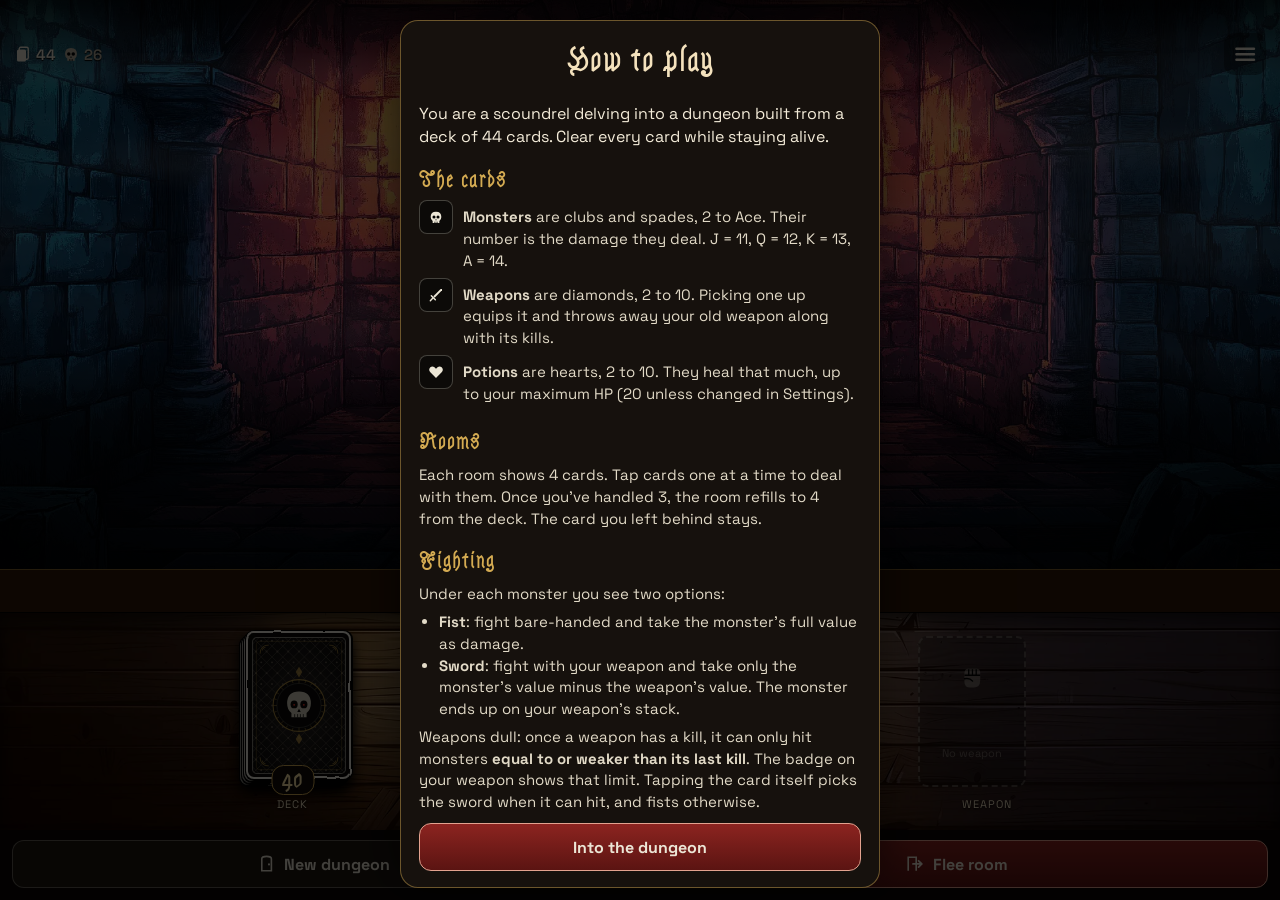
==== Scoundrel/Web/index.html @ 920b77e9 "Sparse, dim ember sparks rising in the room Co-Authored-By: Claude Opus 5.5 <noreply@anthropic.com> " ====
<!DOCTYPE html>
<html lang="en">
<head>
<meta charset="utf-8">
<meta name="viewport" content="width=device-width, initial-scale=1, maximum-scale=1, user-scalable=no, viewport-fit=cover">
<meta name="apple-mobile-web-app-capable" content="yes">
<meta name="theme-color" content="#0b0908">
<meta name="apple-mobile-web-app-status-bar-style" content="black-translucent">
<meta name="apple-mobile-web-app-title" content="Scoundrel">
<link rel="manifest" href="manifest.webmanifest">
<link rel="apple-touch-icon" href="assets/ui/icon-180.png?v=3">
<title>Scoundrel</title>
<link rel="stylesheet" href="style.css">
</head>
<body>
<svg width="0" height="0" style="position:absolute" aria-hidden="true">
  <defs>
    <filter id="wobble" x="-4%" y="-4%" width="108%" height="108%">
      <feTurbulence type="fractalNoise" baseFrequency="0.045" numOctaves="2" seed="7" result="w"/>
      <feDisplacementMap in="SourceGraphic" in2="w" scale="3.2" xChannelSelector="R" yChannelSelector="G"/>
    </filter>
    <filter id="ink" x="-5%" y="-5%" width="110%" height="110%">
      <feTurbulence type="fractalNoise" baseFrequency="0.9" numOctaves="2" seed="3" result="n"/>
      <feDisplacementMap in="SourceGraphic" in2="n" scale="1.4" xChannelSelector="R" yChannelSelector="G"/>
    </filter>
  </defs>
</svg>

<div id="app">
  <div class="bg" id="bgA"></div>
  <div class="bg" id="bgB"></div>
  <div class="shade"></div>
  <div class="fog" id="fog"><i class="f1"></i><i class="f2"></i></div>
  <div class="sparks" id="sparks"></div>
  <div class="hurt" id="hurt"></div>

  <header class="topbar">
    <div class="deckinfo" id="deckinfo"></div>
    <div class="roomtitle" id="roomtitle">Room 1</div>
    <button class="iconbtn" id="menuBtn" aria-label="Menu"></button>
  </header>

  <section class="scene" id="scene"></section>

  <section class="table">
    <div class="trim"></div>
    <div class="room" id="room"></div>
  </section>

  <div class="message" id="message"></div>

  <section class="panel">
    <div class="slot" id="deckSlot"></div>
    <div class="slot" id="heroSlot"></div>
    <div class="slot" id="weaponSlot"></div>
  </section>

  <nav class="actions">
    <button class="btn" id="newBtn"></button>
    <button class="btn primary" id="fleeBtn"></button>
  </nav>
</div>

<!-- menu -->
<div class="overlay" id="menu" hidden>
  <div class="sheet">
    <h2>Scoundrel</h2>
    <button class="btn wide" data-act="new"></button>
    <button class="btn wide" data-act="rules"></button>
    <button class="btn wide" data-act="settings"></button>
    <button class="btn wide ghost" data-act="close">Back to the dungeon</button>
    <p class="credit">Original game by Zach Gage and Kurt Bieg, © 2011</p>
  </div>
</div>

<!-- rules -->
<div class="overlay" id="rules" hidden>
  <div class="sheet scroll">
    <h2>How to play</h2>
    <div class="rules-body">
      <p class="lead">You are a scoundrel delving into a dungeon built from a deck of 44 cards. Clear every card while staying alive.</p>

      <h3>The cards</h3>
      <div class="rule-row"><span class="chip skull"></span><p><b>Monsters</b> are clubs and spades, 2 to Ace. Their number is the damage they deal. J = 11, Q = 12, K = 13, A = 14.</p></div>
      <div class="rule-row"><span class="chip sword"></span><p><b>Weapons</b> are diamonds, 2 to 10. Picking one up equips it and throws away your old weapon along with its kills.</p></div>
      <div class="rule-row"><span class="chip heart"></span><p><b>Potions</b> are hearts, 2 to 10. They heal that much, up to your maximum HP (20 unless changed in Settings).</p></div>

      <h3>Rooms</h3>
      <p>Each room shows 4 cards. Tap cards one at a time to deal with them. Once you've handled 3, the room refills to 4 from the deck. The card you left behind stays.</p>

      <h3>Fighting</h3>
      <p>Under each monster you see two options:</p>
      <ul>
        <li><b>Fist</b>: fight bare-handed and take the monster's full value as damage.</li>
        <li><b>Sword</b>: fight with your weapon and take only the monster's value minus the weapon's value. The monster ends up on your weapon's stack.</li>
      </ul>
      <p>Weapons dull: once a weapon has a kill, it can only hit monsters <b>equal to or weaker than its last kill</b>. The badge on your weapon shows that limit. Tapping the card itself picks the sword when it can hit, and fists otherwise.</p>

      <h3>Potions</h3>
      <p>You can drink only one potion per room. A second potion in the same room is wasted.</p>

      <h3>Fleeing</h3>
      <p>Before touching a full room, you may flee. All 4 cards go to the bottom of the deck and you get a fresh room. You can't flee two rooms in a row.</p>

      <h3>Scoring</h3>
      <p><b>Survive</b> by clearing the whole deck. Your score is your remaining HP. If you're at full health and your last move was drinking a potion, its value is added on top.</p>
      <p><b>Die</b> when HP hits 0. Your score is your HP minus the value of every monster still in the dungeon.</p>

      <h3>Tips</h3>
      <ul>
        <li>Kill big monsters with your weapon first. Small kills dull it fast.</li>
        <li>Sometimes fists are smarter, to save your weapon for a bigger threat.</li>
        <li>Count what's left: the top bar shows cards and monsters remaining.</li>
      </ul>
    </div>
    <button class="btn wide primary" data-act="close">Into the dungeon</button>
  </div>
</div>

<!-- settings -->
<div class="overlay" id="settings" hidden>
  <div class="sheet">
    <h2>Settings</h2>
    <label class="field">Maximum health
      <div class="stepper">
        <button class="btn small" data-step="-1">−</button>
        <output id="hpOut">20</output>
        <button class="btn small" data-step="1">+</button>
      </div>
    </label>
    <label class="field toggle">Haptics
      <input type="checkbox" id="hapticsToggle" checked>
    </label>
    <p class="note" id="settingsNote">Changing maximum health starts a new dungeon.</p>
    <button class="btn wide primary" data-act="save">Save</button>
    <button class="btn wide ghost" data-act="close">Cancel</button>
  </div>
</div>

<!-- confirm -->
<div class="overlay" id="confirm" hidden>
  <div class="sheet">
    <h2>Abandon this dungeon?</h2>
    <p class="note">Your current run will be lost.</p>
    <button class="btn wide primary" data-act="yes">Find another dungeon</button>
    <button class="btn wide ghost" data-act="close">Keep playing</button>
  </div>
</div>

<!-- game over -->
<div class="overlay end" id="gameover" hidden>
  <div class="endbg" id="endbg"></div>
  <div class="endcard">
    <h1 id="endTitle">You Survived!</h1>
    <div class="score"><span>Score</span><b id="endScore">0</b></div>
    <p class="note" id="endNote"></p>
    <button class="btn wide primary" data-act="again">Start another dungeon</button>
  </div>
</div>

<script src="engine.js"></script>
<script src="art.js"></script>
<script src="ui.js"></script>
</body>
</html>
---- Scoundrel/Web/style.css ----
@font-face { font-family: 'Astloch'; src: url('assets/fonts/Astloch.ttf') format('truetype'); font-display: block; }
@font-face { font-family: 'PirataOne'; src: url('assets/fonts/PirataOne.ttf') format('truetype'); font-display: block; }
@font-face { font-family: 'SpaceGrotesk'; src: url('assets/fonts/SpaceGrotesk.ttf') format('truetype'); font-weight: 300 700; font-display: block; }

:root {
  --ink: #ece6d6;
  --ink-dim: #b7ae9b;
  --felt: #7a1b1e;
  --felt-d: #4e0f12;
  --gold: #d4ab52;
  --blood: #e0342b;
  --heal: #7fd36a;
  --wood-d: #301706;
  --sat: env(safe-area-inset-top, 0px);
  --sab: env(safe-area-inset-bottom, 0px);
  --gap: 8px;
  --cw: min(calc((100vw - 24px - 3 * var(--gap)) / 4), 108px);
  --ch: calc(var(--cw) * 1.4);
}

* { box-sizing: border-box; -webkit-tap-highlight-color: transparent; }
html, body { margin: 0; height: 100%; background: #0b0908; color: var(--ink); overflow: hidden; }
body {
  font-family: 'SpaceGrotesk', ui-sans-serif, system-ui, sans-serif;
  -webkit-user-select: none; user-select: none; -webkit-touch-callout: none;
  overscroll-behavior: none; touch-action: manipulation;
}
button { font: inherit; color: inherit; border: 0; background: none; padding: 0; cursor: pointer; }
.icon { width: 1.2em; height: 1.2em; display: inline-block; vertical-align: -0.22em; fill: currentColor; }

#app {
  position: fixed; inset: 0;
  display: flex; flex-direction: column;
  padding-top: max(var(--sat), 8px);
}
/* Home-screen app: fill the whole screen (iOS otherwise leaves a gap at the bottom) */
@media (display-mode: standalone) {
  html, body { height: 100vh; }
  #app { bottom: auto; height: 100vh; }
}

/* backgrounds */
.bg { position: absolute; inset: 0 0 auto 0; height: var(--bgh, 100%); background: #0b0908 center 62% / cover no-repeat; transition: opacity .9s ease; z-index: -3; }
#bgB { opacity: 0; }
.fog {
  position: absolute; left: 0; right: 0; top: 0; height: calc(var(--bgh, 60%) * .78); z-index: -1;
  overflow: hidden; pointer-events: none; opacity: 0; transition: opacity 2s ease;
  -webkit-mask-image: linear-gradient(to bottom, transparent 0%, #000 18%, #000 55%, transparent 100%);
  mask-image: linear-gradient(to bottom, transparent 0%, #000 18%, #000 55%, transparent 100%);
}
.fog i {
  position: absolute; top: 0; bottom: 0; left: 0; width: 200%;
  background: url('assets/ui/fog.svg') repeat-x 0 0 / 50% 100%;
  mix-blend-mode: screen; will-change: transform;
}
.fog.on { opacity: 1; animation: fogbreathe 11s ease-in-out infinite alternate; }
@keyframes fogbreathe { from { opacity: 1; } to { opacity: .55; } }
.fog .f1 { opacity: var(--fog1, .15); animation: fogdrift 55s linear infinite; animation-delay: var(--fogd1, 0s); }
.fog .f2 { opacity: var(--fog2, .1); top: 12%; transform: scaleY(-1); animation: fogdrift2 38s linear infinite; animation-delay: var(--fogd2, 0s); }
@keyframes fogdrift { from { transform: translateX(0); } to { transform: translateX(-50%); } }
@keyframes fogdrift2 { from { transform: translateX(-50%) scaleY(-1); } to { transform: translateX(0) scaleY(-1); } }
@media (prefers-reduced-motion: reduce) { .fog i, .fog.on { animation: none; } }
.sparks { position: absolute; left: 0; right: 0; top: 0; height: calc(var(--bgh, 60%) * .8); z-index: -1; overflow: hidden; pointer-events: none; }
.spark {
  position: absolute; width: var(--s, 2px); height: var(--s, 2px); border-radius: 50%;
  background: #ffcf7a; box-shadow: 0 0 4px 1px rgba(255, 140, 40, .8), 0 0 10px 2px rgba(255, 90, 20, .35);
  opacity: 0; animation: spark var(--t, 6s) ease-out forwards;
}
@keyframes spark {
  0%   { opacity: 0; transform: translate(0, 0); }
  12%  { opacity: var(--o, .5); }
  50%  { transform: translate(var(--dx1, 8px), calc(var(--rise, 120px) * -.5)); }
  80%  { opacity: calc(var(--o, .5) * .6); }
  100% { opacity: 0; transform: translate(var(--dx2, -6px), calc(var(--rise, 120px) * -1)); }
}
.shade {
  position: absolute; inset: 0 0 auto 0; height: var(--bgh, 100%); z-index: -2; pointer-events: none;
  background:
    linear-gradient(to bottom, rgba(5,4,3,.7) 0%, rgba(5,4,3,.05) 13%, rgba(5,4,3,0) 60%, rgba(5,4,3,.35) 100%),
    radial-gradient(ellipse at 50% 45%, rgba(0,0,0,0) 45%, rgba(0,0,0,.55) 100%);
}
.hurt { position: absolute; inset: 0; pointer-events: none; z-index: 40; opacity: 0;
  box-shadow: inset 0 0 90px 30px rgba(200, 20, 20, .85); }
.hurt.on { animation: hurt .55s ease-out; }
.hurt.heal { box-shadow: inset 0 0 90px 30px rgba(90, 210, 90, .55); }
@keyframes hurt { 0% { opacity: 1; } 100% { opacity: 0; } }
#app.shake { animation: shake .35s cubic-bezier(.36,.07,.19,.97); }
@keyframes shake {
  10%, 90% { transform: translate(-1px, 0); } 20%, 80% { transform: translate(3px, 1px); }
  30%, 50%, 70% { transform: translate(-5px, -1px); } 40%, 60% { transform: translate(5px, 1px); }
}

/* top bar */
.topbar {
  display: grid; grid-template-columns: 1fr auto 1fr; align-items: center;
  padding: 25px 14px 0; min-height: 48px;
}
.deckinfo { font-size: 15px; font-weight: 600; color: var(--ink); text-shadow: 0 1px 1px #000; white-space: nowrap; }
.deckinfo .icon { margin-right: 4px; }
.deckinfo .mons { color: var(--ink-dim); margin-left: 6px; }
.roomtitle { font-family: 'Astloch', serif; font-size: 26px; letter-spacing: 1px; text-shadow: 0 2px 6px #000; }
.iconbtn { justify-self: end; width: 42px; height: 42px; display: grid; place-items: center; border-radius: 10px; background: rgba(0,0,0,.35); font-size: 22px; }

.scene { flex: 1 1 auto; min-height: 20px; }

/* felt table */
.table {
  position: relative;
  background:
    repeating-linear-gradient(45deg, rgba(0,0,0,.05) 0 2px, rgba(0,0,0,0) 2px 4px) 0 40px / 100% 100% no-repeat,
    linear-gradient(rgba(0, 0, 0, 0) 0%, rgba(0, 0, 0, .45) 32%, rgba(0, 0, 0, .72) 100%);
  padding: 16px 12px 12px;
}
.trim { display: none; position: absolute; left: 0; right: 0; top: 6px; height: 2px; background: linear-gradient(90deg, transparent, var(--gold) 15%, var(--gold) 85%, transparent); opacity: .8; }
.room { display: grid; grid-template-columns: repeat(4, var(--cw)); gap: var(--gap); justify-content: center; min-height: calc(var(--ch) + 40px); }
.cell { position: relative; display: flex; flex-direction: column; align-items: center; gap: 6px; }

/* cards */
.card {
  position: relative; width: var(--cw); height: var(--ch);
  border-radius: 9px; border: 0; --edge: #f4efe4;
  background:
    radial-gradient(ellipse at 50% 55%, #23211f 0%, #0d0c0b 70%);
  box-shadow: 0 6px 12px rgba(0,0,0,.55), inset 0 0 0 2px #000;
  overflow: hidden; isolation: isolate;
  transition: transform .15s ease;
}
.card::after { /* paper grain */
  content: ''; position: absolute; inset: 0; pointer-events: none; opacity: .18; mix-blend-mode: overlay;
  background-image: radial-gradient(rgba(255,255,255,.5) 1px, transparent 1px);
  background-size: 3px 3px;
}
.card .art { position: absolute; left: 4%; right: 4%; top: 18%; width: 92%; height: auto; }
.card .art.photo {
  left: 0; right: 0; top: 17%; width: 100%; height: auto; mix-blend-mode: lighten;
  -webkit-mask-image: radial-gradient(ellipse 50% 50% at 50% 50%, #000 62%, transparent 100%);
  mask-image: radial-gradient(ellipse 50% 50% at 50% 50%, #000 62%, transparent 100%);
  pointer-events: none; -webkit-user-drag: none;
}
.card .art.photo.clubs { filter: brightness(.9) contrast(1.05); }
.card .name { z-index: 2; text-shadow: 0 1px 3px #000, 0 0 6px #000; }
.card .corner { position: absolute; top: 9px; left: 10px; width: calc(var(--cw) * .22); height: calc(var(--cw) * .22); color: var(--ink); }
.card .corner .icon { width: 100%; height: 100%; }
.card .val { position: absolute; top: 7px; right: 11px; font-family: 'PirataOne', 'Astloch', serif; font-weight: 400; font-size: calc(var(--cw) * .33); line-height: 1; color: var(--ink); text-shadow: 0 1px 0 #000; }
.card .name { position: absolute; bottom: 5px; left: 0; right: 0; text-align: center; font-size: calc(var(--cw) * .115); letter-spacing: .5px; text-transform: uppercase; color: var(--ink-dim); }
.card .val.face { font-family: 'PirataOne', 'Astloch', serif; font-weight: 400; font-size: calc(var(--cw) * .33); top: 7px; }
.card.potion .val, .card.potion .corner { color: #ff5a4f; }
.card.weapon .val, .card.weapon .corner { color: var(--gold); }
.card.monster.royal { --edge: var(--gold); }
/* hand-drawn wobbly outline */
.card::before, .hero::before {
  content: ''; position: absolute; inset: 1.5px; z-index: 20; pointer-events: none;
  border: 2.5px solid var(--edge); border-radius: 8px; filter: url(#wobble);
}
.card.empty::before { display: none; }
.wstack > .card:not(.empty):first-child { rotate: var(--wtilt, -2deg); }
.room .card { rotate: var(--tilt, 0deg); }
.room .card:active { transform: scale(.95); }
.card.dull { filter: none; }

.card.back { background: #0b0a09 url('assets/ui/cardback.svg') center / 100% 100% no-repeat; }
.card.back::after { display: none; }
.card.empty { background: rgba(0,0,0,.25); border: 2px dashed rgba(236,230,214,.25); box-shadow: none; display: grid; place-items: center; color: rgba(236,230,214,.35); font-size: 11px; text-align: center; padding: 6px; }
.card.empty::after { display: none; }
.card.empty .icon { width: 28px; height: 28px; margin-bottom: 4px; }

/* action chips under room cards */
.chips { display: flex; gap: 4px; width: var(--cw); justify-content: center; }
.chip {
  flex: 1 1 0; min-width: 0; display: flex; align-items: center; justify-content: center; gap: 3px;
  height: 32px; border-radius: 8px; font-weight: 700; font-size: 15px;
  background: rgba(10,8,7,.75); border: 1px solid rgba(236,230,214,.25); color: var(--ink);
}
.chip .icon { width: 16px; height: 16px; }
.chip.best { border-color: var(--gold); background: rgba(60,40,10,.85); color: #ffe7a8; }
.chip.off { opacity: .35; }
.chip.warn { color: #ff8c80; border-color: rgba(255,90,80,.5); }
.chip.good { color: #b6f0a5; border-color: rgba(127,211,106,.5); }
.chip.equip { color: #ffe7a8; border-color: rgba(212,171,82,.6); }

/* message strip */
.message {
  background: var(--wood-d); color: #fff; text-align: center;
  min-height: 38px; display: flex; align-items: center; justify-content: center;
  padding: 6px 14px; font-size: 14px; letter-spacing: .3px; line-height: 1.25;
  border-top: 1px solid rgba(212,171,82,.5); border-bottom: 1px solid #000;
}
.message.title { font-family: 'Astloch', serif; font-size: 24px; letter-spacing: 3px; }
.message.flash { animation: msg .4s ease; }
@keyframes msg { from { background: #6a3410; } to { background: var(--wood-d); } }

/* wood panel */
.panel {
  display: grid; grid-template-columns: 1fr auto 1fr; align-items: center;
  padding: 14px 12px 10px; gap: 6px;
  background: #3a2210 url('assets/ui/wood.webp') center / cover;
  box-shadow: inset 0 8px 18px rgba(0,0,0,.6);
}
.slot { position: relative; display: flex; flex-direction: column; align-items: center; gap: 10px; }
.slot .label.hits { color: #ffe7a8; font-weight: 700; }
.slot .label { font-size: 11px; text-transform: uppercase; letter-spacing: 1px; color: #f3e3c4; text-shadow: 0 1px 2px #000; }

/* deck pile */
.pile { position: relative; width: var(--cw); height: var(--ch); }
.pile .card { position: absolute; top: 0; left: 0; }
.pile .count { position: absolute; left: 50%; bottom: -8px; transform: translateX(-50%); z-index: 10; min-width: 38px; padding: 1px 10px; text-align: center; border-radius: 12px; background: #120d09; border: 1px solid var(--gold); color: #ffe7a8; font-family: 'Astloch', serif; font-size: 24px; line-height: 1.1; }

/* hero */
.hero {
  position: relative; width: calc(var(--cw) * 1.12); height: calc(var(--ch) * 1.12);
  border-radius: 10px; border: 0; --edge: #5e1110; overflow: hidden;
  background: radial-gradient(ellipse at 50% 42%, #3a2216, #120c09 62%, #070505 100%);
  box-shadow: 0 8px 16px rgba(0,0,0,.6), inset 0 0 0 2px #000;
}
.hero svg { position: absolute; left: 0; top: 0; width: 100%; }
.hero .portrait { position: absolute; inset: 3px; border-radius: 7px; overflow: hidden; background: #000 url('assets/ui/hero.webp') 50% 4% / 150% auto no-repeat; }
.hero .portrait::before {
  content: ''; position: absolute; inset: 0; mix-blend-mode: lighten; pointer-events: none; opacity: .55;
  background: url('assets/ui/mist.svg') center / 100% 100% no-repeat;
  -webkit-mask-image: radial-gradient(ellipse 22% 20% at 50% 27%, transparent 55%, #000 100%);
  mask-image: radial-gradient(ellipse 22% 20% at 50% 27%, transparent 55%, #000 100%);
}
.hero .portrait::after { content: ''; position: absolute; inset: 0; background: linear-gradient(to bottom, rgba(0,0,0,0) 45%, rgba(0,0,0,.55) 72%, rgba(0,0,0,.9) 100%); }
.hero .hp { z-index: 2; }
.hero .hp {
  position: absolute; left: 0; right: 0; bottom: 6px; text-align: center;
  font-family: 'Astloch', serif; color: #ff4b3e; text-shadow: 0 2px 0 #000, 0 0 10px #000;
  font-size: calc(var(--cw) * .42); line-height: 1;
}
.hero .hp small { font-size: .5em; color: #f4d6cf; }
.hero .bar { display: none; position: absolute; left: 8px; right: 8px; bottom: calc(var(--cw) * .5); height: 5px; z-index: 2; border-radius: 3px; background: rgba(0,0,0,.6); overflow: hidden; border: 1px solid rgba(255,255,255,.2); }
.hero .bar i { position: absolute; left: 0; top: 0; bottom: 0; background: linear-gradient(90deg, #8f1010, #ff4b3e); transition: width .4s ease; }
.hero.bump { animation: bump .45s ease; }
@keyframes bump { 30% { transform: scale(1.08) rotate(-2deg); } 60% { transform: scale(.97) rotate(1deg); } }
.hero.low { box-shadow: 0 0 18px rgba(255,40,30,.6), inset 0 0 0 2px #000; }

/* weapon slot */
.wstack { position: relative; width: calc(var(--cw) + 30px); height: var(--ch); }
.wstack .card { position: absolute; top: 0; left: 0; }
.wstack .slain { transform-origin: 40% 100%; }
.slot .label { position: relative; z-index: 40; }
.badge {
  position: absolute; z-index: 30; right: -2px; bottom: -6px;
  background: #120d09; border: 1px solid var(--gold); color: #ffe7a8;
  font-size: 11px; font-weight: 700; padding: 3px 6px; border-radius: 10px; white-space: nowrap;
}

/* buttons */
.actions { display: flex; gap: 10px; padding: 10px 12px calc(12px + var(--sab)); background: rgba(12,8,5,.96); }
.btn {
  flex: 1; min-height: 48px; border-radius: 12px; padding: 10px 14px;
  background: #1d1611; border: 1.5px solid rgba(236,230,214,.35);
  font-weight: 700; font-size: 16px; display: inline-flex; align-items: center; justify-content: center; gap: 8px;
}
.btn.primary { background: linear-gradient(#8c2420, #5b1412); border-color: #e3a28f; }
.btn.ghost { background: transparent; }
.btn.small { flex: 0 0 auto; min-height: 40px; width: 44px; font-size: 22px; padding: 0; }
.btn.wide { width: 100%; }
.btn:disabled { opacity: .35; }
.btn:active { transform: scale(.97); }
.btn[hidden] { display: none; }

/* overlays */
.overlay { position: fixed; inset: 0; z-index: 100; background: rgba(0,0,0,.72); display: flex; align-items: flex-end; justify-content: center; padding: calc(var(--sat) + 20px) 12px calc(var(--sab) + 12px); }
.overlay[hidden] { display: none; }
.sheet {
  width: 100%; max-width: 480px; background: #16110d; border: 1px solid rgba(212,171,82,.45); border-radius: 18px;
  padding: 20px 18px 16px; display: flex; flex-direction: column; gap: 10px;
  box-shadow: 0 -10px 40px rgba(0,0,0,.6);
  animation: rise .25s ease;
}
@keyframes rise { from { transform: translateY(30px); opacity: 0; } }
.sheet h2 { margin: 0 0 6px; font-family: 'Astloch', serif; font-size: 32px; text-align: center; font-weight: 700; color: #f4e2bd; letter-spacing: 1px; }
.sheet.scroll { max-height: 100%; }
.rules-body { overflow-y: auto; -webkit-overflow-scrolling: touch; padding-right: 4px; font-size: 15px; line-height: 1.45; color: #e2dac7; -webkit-user-select: text; user-select: text; }
.rules-body h3 { font-family: 'Astloch', serif; font-size: 22px; color: var(--gold); margin: 16px 0 4px; letter-spacing: 1px; }
.rules-body p { margin: 6px 0; }
.rules-body ul { margin: 4px 0; padding-left: 20px; }
.rules-body .lead { font-size: 16px; color: #f4ecd9; }
.rule-row { display: flex; gap: 10px; align-items: flex-start; }
.rule-row .chip { flex: 0 0 34px; height: 34px; }
.credit { margin: 6px 0 0; text-align: center; font-size: 12px; color: #8d8370; }
.note { margin: 0; text-align: center; font-size: 13px; color: #a99f8b; }
.field { display: flex; align-items: center; justify-content: space-between; font-size: 16px; padding: 6px 2px; }
.stepper { display: flex; align-items: center; gap: 12px; }
.stepper output { font-family: 'Astloch', serif; font-size: 30px; min-width: 40px; text-align: center; }
.toggle input { width: 22px; height: 22px; accent-color: #b0302a; }

/* end screen */
.overlay.end { align-items: center; background: #000; padding: 0; }
.endbg { position: absolute; inset: 0; background: #000 center / cover no-repeat; animation: fadein 1.2s ease both; }
@keyframes fadein { from { opacity: 0; } to { opacity: 1; } }
.endcard { position: relative; width: calc(100% - 32px); max-width: 420px; text-align: center; padding: 26px 20px 18px; border-radius: 18px; background: rgba(10,7,5,.78); border: 1px solid rgba(212,171,82,.5); backdrop-filter: blur(4px); -webkit-backdrop-filter: blur(4px); animation: rise .6s .4s ease both; }
.endcard h1 { margin: 0; font-family: 'Astloch', serif; font-size: 52px; line-height: 1; color: #f8e6bf; text-shadow: 0 3px 10px #000; }
.endcard.dead h1 { color: #ff5a4a; }
.score { margin: 14px 0 8px; display: flex; flex-direction: column; align-items: center; }
.score span { text-transform: uppercase; font-size: 12px; letter-spacing: 3px; color: #c9bda4; }
.score b { font-family: 'Astloch', serif; font-size: 64px; line-height: 1; }
.endcard .btn { margin-top: 14px; }

/* animations */
.fly { position: fixed; z-index: 60; pointer-events: none; transition: transform .42s cubic-bezier(.4,.0,.2,1), opacity .42s ease; }
.deal { animation: deal .42s cubic-bezier(.2,.8,.3,1.2) both; }
@keyframes deal { from { transform: translate(-30px, 120px) scale(.6) rotate(-8deg); opacity: 0; } }
.floater { position: fixed; z-index: 70; pointer-events: none; font-family: 'Astloch', serif; font-size: 44px; font-weight: 700; text-shadow: 0 2px 0 #000, 0 0 12px #000; animation: float 1s ease-out forwards; }
.floater.dmg { color: #ff4b3e; }
.floater.heal { color: #8ff07a; }
.floater.zero { color: #ffe7a8; font-size: 30px; }
@keyframes float { 0% { transform: translate(-50%, 0) scale(.6); opacity: 0; } 15% { transform: translate(-50%, -10px) scale(1.15); opacity: 1; } 100% { transform: translate(-50%, -70px) scale(1); opacity: 0; } }

/* short screens (iPhone SE, mini) */
@media (max-height: 700px) {
  :root { --cw: min(calc((100vw - 24px - 3 * var(--gap)) / 4), 76px); }
  .topbar { min-height: 40px; }
  .roomtitle { font-size: 22px; }
  .panel { padding: 8px 12px 6px; }
  .actions { padding: 6px 12px 8px; }
  .btn { min-height: 42px; }
}
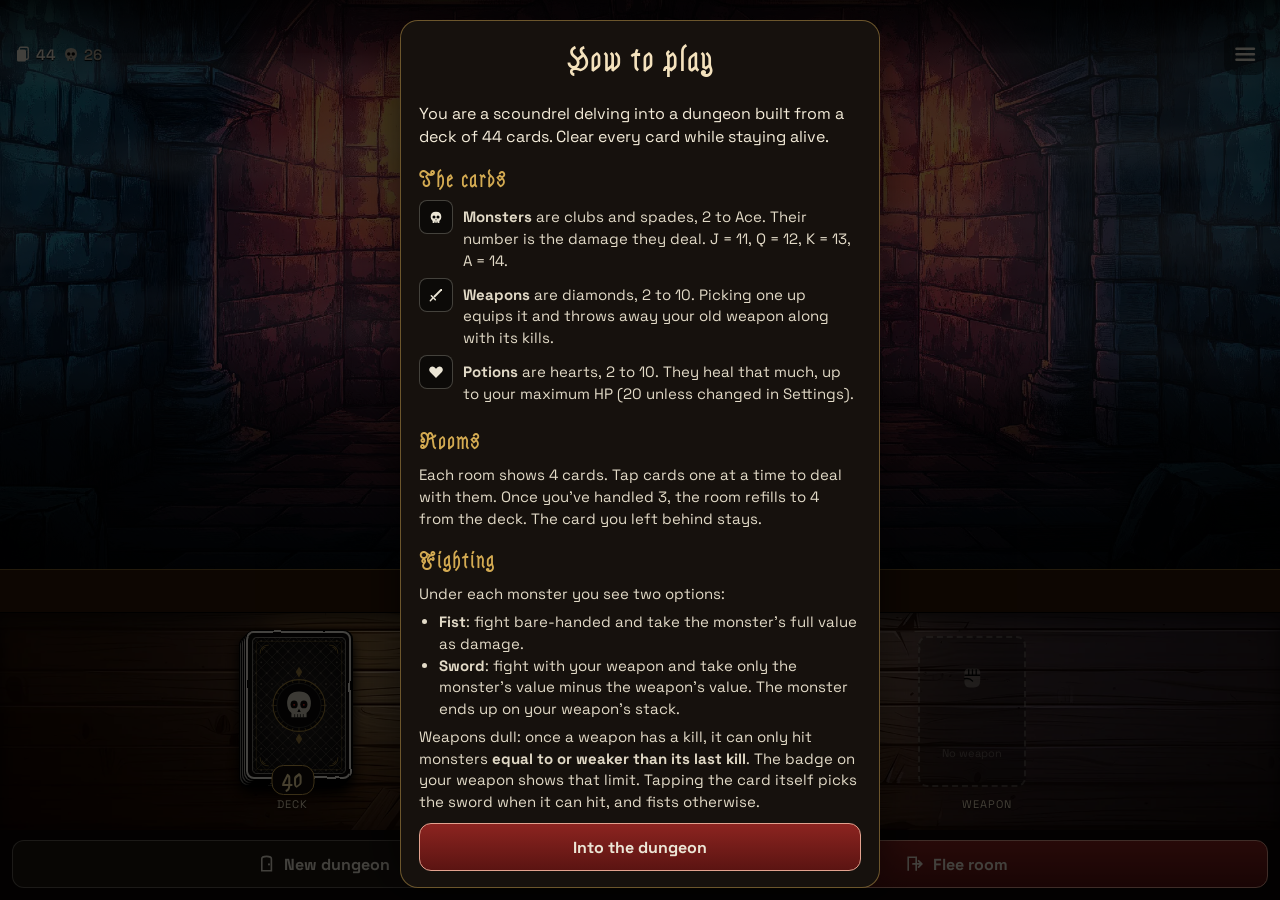
==== commit 2cd5fdd9: "Drag and drop cards onto the hero and weapon Co-Authored-By: Claude Opus 5.5 <noreply@anthropic.com>" ====
--- a/Scoundrel/Web/index.html
+++ b/Scoundrel/Web/index.html
@@ -95,6 +95,7 @@
         <li><b>Sword</b>: fight with your weapon and take only the monster's value minus the weapon's value. The monster ends up on your weapon's stack.</li>
       </ul>
       <p>Weapons dull: once a weapon has a kill, it can only hit monsters <b>equal to or weaker than its last kill</b>. The badge on your weapon shows that limit. Tapping the card itself picks the sword when it can hit, and fists otherwise.</p>
+      <p><b>Drag &amp; drop</b> works too: drag a monster onto your hero to fight bare-handed, or onto your weapon to use it. Drag a weapon onto the weapon slot to equip it, and a potion onto your hero to drink it.</p>
 
       <h3>Potions</h3>
       <p>You can drink only one potion per room. A second potion in the same room is wasted.</p>
--- a/Scoundrel/Web/style.css
+++ b/Scoundrel/Web/style.css
@@ -54,9 +54,9 @@
   mix-blend-mode: screen; will-change: transform;
 }
 .fog.on { opacity: 1; animation: fogbreathe 11s ease-in-out infinite alternate; }
-@keyframes fogbreathe { from { opacity: 1; } to { opacity: .55; } }
-.fog .f1 { opacity: var(--fog1, .15); animation: fogdrift 55s linear infinite; animation-delay: var(--fogd1, 0s); }
-.fog .f2 { opacity: var(--fog2, .1); top: 12%; transform: scaleY(-1); animation: fogdrift2 38s linear infinite; animation-delay: var(--fogd2, 0s); }
+@keyframes fogbreathe { from { opacity: 1; } to { opacity: .7; } }
+.fog .f1 { opacity: var(--fog1, .15); animation: fogdrift 30s linear infinite; animation-delay: var(--fogd1, 0s); }
+.fog .f2 { opacity: var(--fog2, .1); top: 12%; transform: scaleY(-1); animation: fogdrift2 22s linear infinite; animation-delay: var(--fogd2, 0s); }
 @keyframes fogdrift { from { transform: translateX(0); } to { transform: translateX(-50%); } }
 @keyframes fogdrift2 { from { transform: translateX(-50%) scaleY(-1); } to { transform: translateX(0) scaleY(-1); } }
 @media (prefers-reduced-motion: reduce) { .fog i, .fog.on { animation: none; } }
@@ -98,7 +98,7 @@
 .deckinfo { font-size: 15px; font-weight: 600; color: var(--ink); text-shadow: 0 1px 1px #000; white-space: nowrap; }
 .deckinfo .icon { margin-right: 4px; }
 .deckinfo .mons { color: var(--ink-dim); margin-left: 6px; }
-.roomtitle { font-family: 'Astloch', serif; font-size: 26px; letter-spacing: 1px; text-shadow: 0 2px 6px #000; }
+.roomtitle { font-family: 'PirataOne', 'Astloch', serif; font-size: 28px; letter-spacing: .5px; text-shadow: 0 2px 6px #000; }
 .iconbtn { justify-self: end; width: 42px; height: 42px; display: grid; place-items: center; border-radius: 10px; background: rgba(0,0,0,.35); font-size: 22px; }
 
 .scene { flex: 1 1 auto; min-height: 20px; }
@@ -154,7 +154,16 @@
 }
 .card.empty::before { display: none; }
 .wstack > .card:not(.empty):first-child { rotate: var(--wtilt, -2deg); }
-.room .card { rotate: var(--tilt, 0deg); }
+.room .card { rotate: var(--tilt, 0deg); touch-action: none; -webkit-user-drag: none; }
+.card.drag {
+  position: fixed; left: 0; top: 0; margin: 0; z-index: 90; pointer-events: none; rotate: 0deg;
+  box-shadow: 0 18px 30px rgba(0,0,0,.7); will-change: transform;
+}
+.drop-target, .drop-off { transition: transform .15s ease, filter .15s ease, box-shadow .15s ease; }
+#hero.drop-target, #weaponSlot.drop-target .wstack { filter: drop-shadow(0 0 6px rgba(255, 200, 110, .55)); }
+#hero.drop-hover, #weaponSlot.drop-hover .wstack { transform: scale(1.06); filter: drop-shadow(0 0 12px rgba(255, 200, 110, .95)); }
+#weaponSlot.drop-off .wstack { opacity: .55; }
+#weaponSlot.drop-bad .wstack { filter: drop-shadow(0 0 10px rgba(255, 60, 40, .9)); }
 .room .card:active { transform: scale(.95); }
 .card.dull { filter: none; }
 
@@ -215,11 +224,20 @@
 .hero svg { position: absolute; left: 0; top: 0; width: 100%; }
 .hero .portrait { position: absolute; inset: 3px; border-radius: 7px; overflow: hidden; background: #000 url('assets/ui/hero.webp') 50% 4% / 150% auto no-repeat; }
 .hero .portrait::before {
-  content: ''; position: absolute; inset: 0; mix-blend-mode: lighten; pointer-events: none; opacity: .55;
-  background: url('assets/ui/mist.svg') center / 100% 100% no-repeat;
+  content: ''; position: absolute; inset: 0; mix-blend-mode: lighten; pointer-events: none; opacity: .34;
+  background:
+    url('assets/ui/mist-loop.svg') 0 0 / 200% 100% repeat-x,
+    url('assets/ui/mist-loop.svg') 0 30% / 160% 90% repeat-x;
   -webkit-mask-image: radial-gradient(ellipse 22% 20% at 50% 27%, transparent 55%, #000 100%);
   mask-image: radial-gradient(ellipse 22% 20% at 50% 27%, transparent 55%, #000 100%);
-}
+  animation: heromist 24s linear infinite, heroglow 7s ease-in-out infinite alternate;
+}
+@keyframes heromist {
+  from { background-position: 0 0, 0 30%; }
+  to   { background-position: -200% 0, 266.667% 30%; }
+}
+@keyframes heroglow { from { opacity: .26; } to { opacity: .42; } }
+@media (prefers-reduced-motion: reduce) { .hero .portrait::before { animation: none; } }
 .hero .portrait::after { content: ''; position: absolute; inset: 0; background: linear-gradient(to bottom, rgba(0,0,0,0) 45%, rgba(0,0,0,.55) 72%, rgba(0,0,0,.9) 100%); }
 .hero .hp { z-index: 2; }
 .hero .hp {
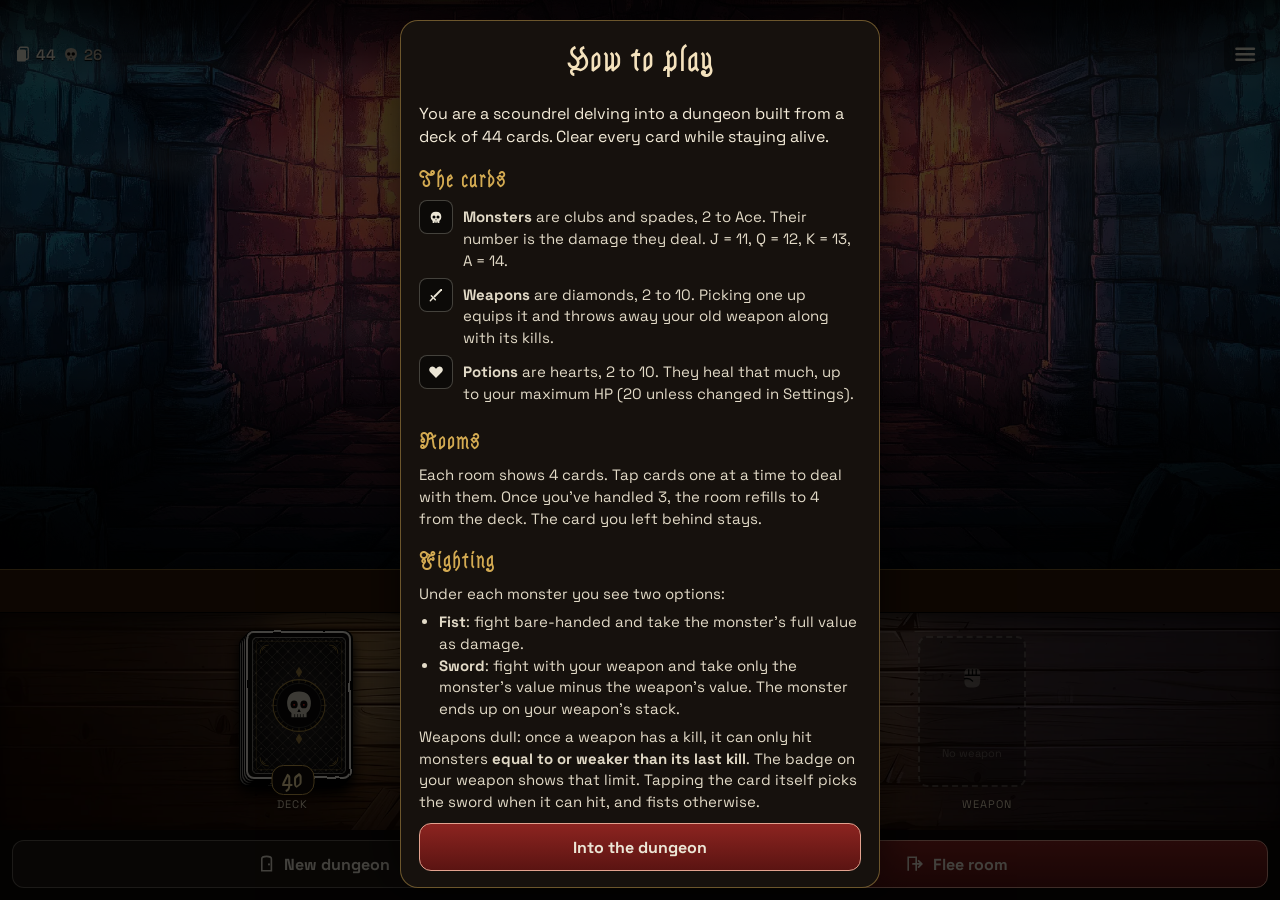
==== commit 34360e71: "Smoother dragging, subtle drop glow, drag weapon onto monsters Co-Authored-By: Claude Opus 5.5 <nore" ====
--- a/Scoundrel/Web/index.html
+++ b/Scoundrel/Web/index.html
@@ -95,7 +95,7 @@
         <li><b>Sword</b>: fight with your weapon and take only the monster's value minus the weapon's value. The monster ends up on your weapon's stack.</li>
       </ul>
       <p>Weapons dull: once a weapon has a kill, it can only hit monsters <b>equal to or weaker than its last kill</b>. The badge on your weapon shows that limit. Tapping the card itself picks the sword when it can hit, and fists otherwise.</p>
-      <p><b>Drag &amp; drop</b> works too: drag a monster onto your hero to fight bare-handed, or onto your weapon to use it. Drag a weapon onto the weapon slot to equip it, and a potion onto your hero to drink it.</p>
+      <p><b>Drag &amp; drop</b> works too: drag a monster onto your hero to fight bare-handed, or onto your weapon to use it. You can also drag your equipped weapon onto a monster. Drag a weapon onto the weapon slot to equip it, and a potion onto your hero to drink it.</p>
 
       <h3>Potions</h3>
       <p>You can drink only one potion per room. A second potion in the same room is wasted.</p>
--- a/Scoundrel/Web/style.css
+++ b/Scoundrel/Web/style.css
@@ -40,7 +40,7 @@
 }
 
 /* backgrounds */
-.bg { position: absolute; inset: 0 0 auto 0; height: var(--bgh, 100%); background: #0b0908 center 62% / cover no-repeat; transition: opacity .9s ease; z-index: -3; }
+.bg { will-change: opacity; transform: translateZ(0); position: absolute; inset: 0 0 auto 0; height: var(--bgh, 100%); background: #0b0908 center 62% / cover no-repeat; transition: opacity .9s ease; z-index: -3; }
 #bgB { opacity: 0; }
 .fog {
   position: absolute; left: 0; right: 0; top: 0; height: calc(var(--bgh, 60%) * .78); z-index: -1;
@@ -51,14 +51,14 @@
 .fog i {
   position: absolute; top: 0; bottom: 0; left: 0; width: 200%;
   background: url('assets/ui/fog.svg') repeat-x 0 0 / 50% 100%;
-  mix-blend-mode: screen; will-change: transform;
+  will-change: transform; backface-visibility: hidden;
 }
 .fog.on { opacity: 1; animation: fogbreathe 11s ease-in-out infinite alternate; }
 @keyframes fogbreathe { from { opacity: 1; } to { opacity: .7; } }
-.fog .f1 { opacity: var(--fog1, .15); animation: fogdrift 30s linear infinite; animation-delay: var(--fogd1, 0s); }
-.fog .f2 { opacity: var(--fog2, .1); top: 12%; transform: scaleY(-1); animation: fogdrift2 22s linear infinite; animation-delay: var(--fogd2, 0s); }
-@keyframes fogdrift { from { transform: translateX(0); } to { transform: translateX(-50%); } }
-@keyframes fogdrift2 { from { transform: translateX(-50%) scaleY(-1); } to { transform: translateX(0) scaleY(-1); } }
+.fog .f1 { opacity: calc(var(--fog1, .15) * .8); animation: fogdrift 30s linear infinite; animation-delay: var(--fogd1, 0s); }
+.fog .f2 { opacity: calc(var(--fog2, .1) * .8); top: 12%; transform: scaleY(-1); animation: fogdrift2 22s linear infinite; animation-delay: var(--fogd2, 0s); }
+@keyframes fogdrift { from { transform: translate3d(0,0,0); } to { transform: translate3d(-50%,0,0); } }
+@keyframes fogdrift2 { from { transform: translate3d(-50%,0,0) scaleY(-1); } to { transform: translate3d(0,0,0) scaleY(-1); } }
 @media (prefers-reduced-motion: reduce) { .fog i, .fog.on { animation: none; } }
 .sparks { position: absolute; left: 0; right: 0; top: 0; height: calc(var(--bgh, 60%) * .8); z-index: -1; overflow: hidden; pointer-events: none; }
 .spark {
@@ -157,13 +157,15 @@
 .room .card { rotate: var(--tilt, 0deg); touch-action: none; -webkit-user-drag: none; }
 .card.drag {
   position: fixed; left: 0; top: 0; margin: 0; z-index: 90; pointer-events: none; rotate: 0deg;
-  box-shadow: 0 18px 30px rgba(0,0,0,.7); will-change: transform;
-}
-.drop-target, .drop-off { transition: transform .15s ease, filter .15s ease, box-shadow .15s ease; }
-#hero.drop-target, #weaponSlot.drop-target .wstack { filter: drop-shadow(0 0 6px rgba(255, 200, 110, .55)); }
-#hero.drop-hover, #weaponSlot.drop-hover .wstack { transform: scale(1.06); filter: drop-shadow(0 0 12px rgba(255, 200, 110, .95)); }
-#weaponSlot.drop-off .wstack { opacity: .55; }
-#weaponSlot.drop-bad .wstack { filter: drop-shadow(0 0 10px rgba(255, 60, 40, .9)); }
+  box-shadow: 0 14px 24px rgba(0,0,0,.6); will-change: transform; transform: translate3d(0,0,0);
+}
+.card.drag::before { filter: none; }
+.hero, .wstack > .card, .room .card { transition: box-shadow .2s ease, opacity .2s ease; }
+#hero.drop-target, #weaponSlot.drop-target .wstack > .card:first-child, .room .card.drop-target { box-shadow: 0 0 0 1px rgba(255, 210, 140, .25), 0 0 10px 1px rgba(255, 190, 100, .22); }
+#hero.drop-hover, #weaponSlot.drop-hover .wstack > .card:first-child, .room .card.drop-hover { box-shadow: 0 0 0 1px rgba(255, 210, 140, .5), 0 0 14px 3px rgba(255, 190, 100, .38); }
+#weaponSlot.drop-off .wstack, .room .card.drop-off { opacity: .55; }
+#weaponSlot.drop-bad .wstack > .card:first-child, .room .card.drop-bad { box-shadow: 0 0 0 1px rgba(255, 90, 70, .5), 0 0 14px 3px rgba(255, 60, 40, .35); }
+.wstack > .card.grab { touch-action: none; cursor: grab; }
 .room .card:active { transform: scale(.95); }
 .card.dull { filter: none; }
 
@@ -223,21 +225,20 @@
 }
 .hero svg { position: absolute; left: 0; top: 0; width: 100%; }
 .hero .portrait { position: absolute; inset: 3px; border-radius: 7px; overflow: hidden; background: #000 url('assets/ui/hero.webp') 50% 4% / 150% auto no-repeat; }
-.hero .portrait::before {
-  content: ''; position: absolute; inset: 0; mix-blend-mode: lighten; pointer-events: none; opacity: .34;
-  background:
-    url('assets/ui/mist-loop.svg') 0 0 / 200% 100% repeat-x,
-    url('assets/ui/mist-loop.svg') 0 30% / 160% 90% repeat-x;
+.hero .hmist {
+  position: absolute; inset: 3px; border-radius: 7px; overflow: hidden; pointer-events: none;
+  opacity: .32; animation: heroglow 7s ease-in-out infinite alternate;
   -webkit-mask-image: radial-gradient(ellipse 22% 20% at 50% 27%, transparent 55%, #000 100%);
   mask-image: radial-gradient(ellipse 22% 20% at 50% 27%, transparent 55%, #000 100%);
-  animation: heromist 24s linear infinite, heroglow 7s ease-in-out infinite alternate;
-}
-@keyframes heromist {
-  from { background-position: 0 0, 0 30%; }
-  to   { background-position: -200% 0, 266.667% 30%; }
-}
-@keyframes heroglow { from { opacity: .26; } to { opacity: .42; } }
-@media (prefers-reduced-motion: reduce) { .hero .portrait::before { animation: none; } }
+}
+.hero .hmist i {
+  position: absolute; top: 0; bottom: 0; left: 0; width: 400%;
+  background: url('assets/ui/mist-loop.svg') repeat-x 0 0 / 50% 100%;
+  will-change: transform; animation: heromist 26s linear infinite;
+}
+@keyframes heromist { from { transform: translate3d(0,0,0); } to { transform: translate3d(-50%,0,0); } }
+@keyframes heroglow { from { opacity: .24; } to { opacity: .4; } }
+@media (prefers-reduced-motion: reduce) { .hero .hmist, .hero .hmist i { animation: none; } }
 .hero .portrait::after { content: ''; position: absolute; inset: 0; background: linear-gradient(to bottom, rgba(0,0,0,0) 45%, rgba(0,0,0,.55) 72%, rgba(0,0,0,.9) 100%); }
 .hero .hp { z-index: 2; }
 .hero .hp {
@@ -255,7 +256,7 @@
 /* weapon slot */
 .wstack { position: relative; width: calc(var(--cw) + 30px); height: var(--ch); }
 .wstack .card { position: absolute; top: 0; left: 0; }
-.wstack .slain { transform-origin: 40% 100%; }
+.wstack .slain { transform-origin: 40% 100%; pointer-events: none; }
 .slot .label { position: relative; z-index: 40; }
 .badge {
   position: absolute; z-index: 30; right: -2px; bottom: -6px;
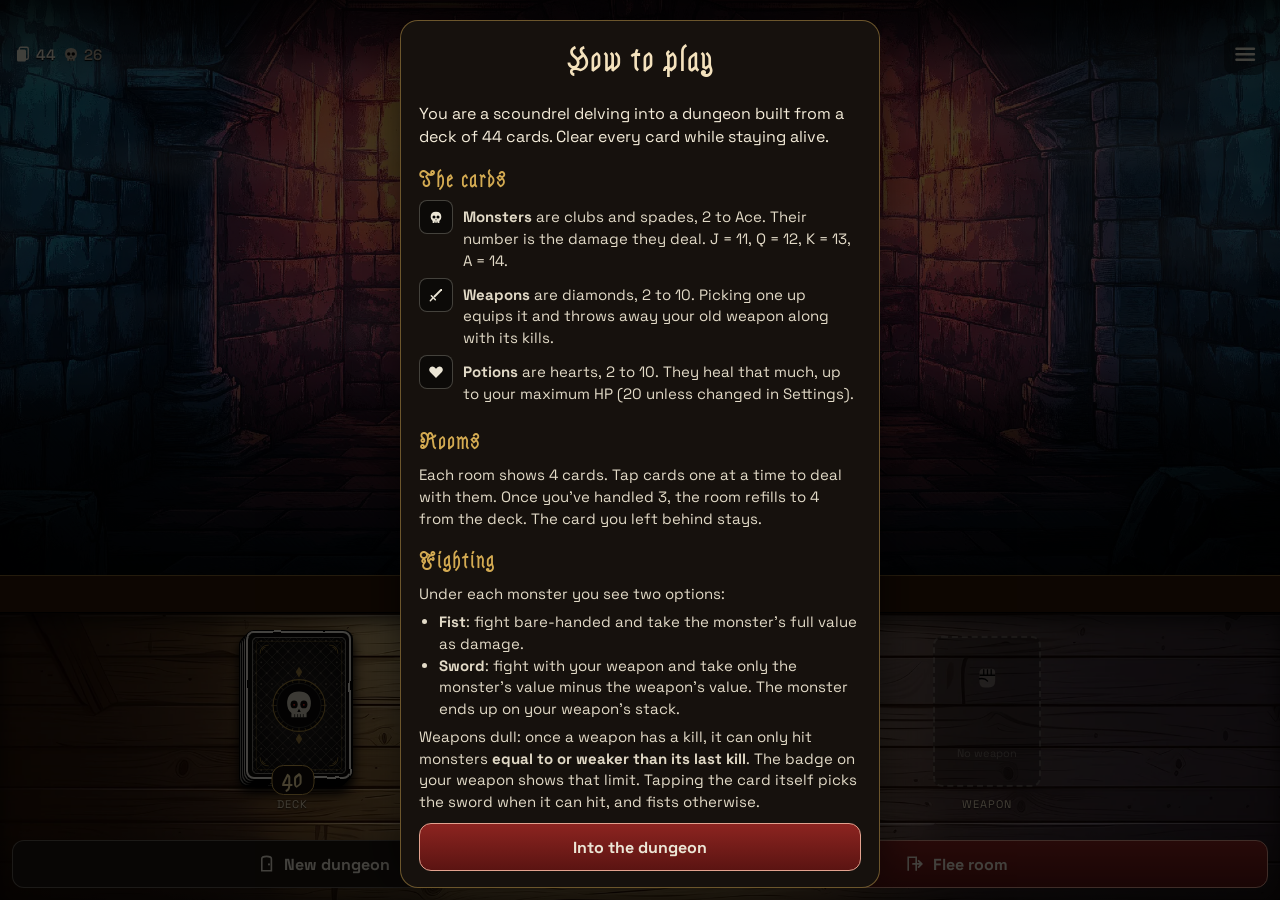
==== commit cc11677e: "Wood desk extends under the button bar Co-Authored-By: Claude Opus 5.5 <noreply@anthropic.com> Claud" ====
--- a/Scoundrel/Web/index.html
+++ b/Scoundrel/Web/index.html
@@ -49,6 +49,7 @@
 
   <div class="message" id="message"></div>
 
+  <div class="desk">
   <section class="panel">
     <div class="slot" id="deckSlot"></div>
     <div class="slot" id="heroSlot"></div>
@@ -59,6 +60,7 @@
     <button class="btn" id="newBtn"></button>
     <button class="btn primary" id="fleeBtn"></button>
   </nav>
+  </div>
 </div>
 
 <!-- menu -->
--- a/Scoundrel/Web/style.css
+++ b/Scoundrel/Web/style.css
@@ -157,13 +157,42 @@
 .room .card { rotate: var(--tilt, 0deg); touch-action: none; -webkit-user-drag: none; }
 .card.drag {
   position: fixed; left: 0; top: 0; margin: 0; z-index: 90; pointer-events: none; rotate: 0deg;
-  box-shadow: 0 14px 24px rgba(0,0,0,.6); will-change: transform; transform: translate3d(0,0,0);
+  box-shadow: 0 14px 24px rgba(0,0,0,.6); will-change: transform; transition: none !important; animation: none !important;
 }
 .card.drag::before { filter: none; }
-.hero, .wstack > .card, .room .card { transition: box-shadow .2s ease, opacity .2s ease; }
+.hero, .wstack > .card, .room .card { transition: box-shadow .2s ease, filter .2s ease; }
 #hero.drop-target, #weaponSlot.drop-target .wstack > .card:first-child, .room .card.drop-target { box-shadow: 0 0 0 1px rgba(255, 210, 140, .25), 0 0 10px 1px rgba(255, 190, 100, .22); }
 #hero.drop-hover, #weaponSlot.drop-hover .wstack > .card:first-child, .room .card.drop-hover { box-shadow: 0 0 0 1px rgba(255, 210, 140, .5), 0 0 14px 3px rgba(255, 190, 100, .38); }
-#weaponSlot.drop-off .wstack, .room .card.drop-off { opacity: .55; }
+.hero .doom {
+  position: absolute; z-index: 3; left: 26%; top: 10%; width: 48%; height: auto; pointer-events: none;
+  opacity: 0; transform: scale(.85); transition: opacity .25s ease, transform .25s ease;
+  filter: drop-shadow(0 0 6px rgba(255, 40, 30, .6));
+}
+#hero.drop-lethal .doom { opacity: .32; transform: scale(1); }
+#hero.drop-lethal.drop-hover .doom { opacity: .55; transform: scale(1.04); }
+#hero.drop-target.drop-lethal, #weaponSlot.drop-target.drop-lethal .wstack > .card:first-child, .room .card.drop-target.drop-lethal { box-shadow: 0 0 0 1px rgba(255, 70, 50, .35), 0 0 10px 1px rgba(255, 40, 30, .3); }
+#hero.drop-hover.drop-lethal, #weaponSlot.drop-hover.drop-lethal .wstack > .card:first-child, .room .card.drop-hover.drop-lethal { box-shadow: 0 0 0 1px rgba(255, 70, 50, .65), 0 0 16px 4px rgba(255, 40, 30, .5); }
+#weaponSlot.drop-off .wstack, .room .card.drop-off { filter: grayscale(.65) brightness(.7); }
+.drop-no, #weaponSlot.drop-no .wstack { filter: grayscale(.65) brightness(.68); transition: filter .18s ease; }
+#weaponSlot.drop-no { filter: none; }
+.room .card.struck { animation: struck .32s ease-out; }
+@keyframes struck {
+  0% { transform: translate(0,0); }
+  20% { transform: translate(-5px,2px); box-shadow: inset 0 0 0 999px rgba(200,30,20,.35); }
+  45% { transform: translate(4px,-2px); }
+  70% { transform: translate(-2px,1px); box-shadow: inset 0 0 0 999px rgba(200,30,20,.15); }
+  100% { transform: translate(0,0); }
+}
+.room .card.vanish { opacity: 0 !important; transform: scale(.85); transition: opacity .3s ease, transform .3s ease; }
+.slash {
+  position: fixed; z-index: 95; height: 4px; pointer-events: none; border-radius: 2px;
+  background: linear-gradient(90deg, rgba(255,255,255,0), #fff 40%, #ffe2b0 60%, rgba(255,255,255,0));
+  box-shadow: 0 0 10px 2px rgba(255, 200, 120, .7);
+  transform: translate(-50%, -50%) rotate(-38deg) scaleX(0); animation: slash .42s ease-out forwards;
+}
+@keyframes slash { 0% { transform: translate(-50%,-50%) rotate(-38deg) scaleX(0); opacity: 1; } 45% { transform: translate(-50%,-50%) rotate(-38deg) scaleX(1); opacity: 1; } 100% { transform: translate(-50%,-50%) rotate(-38deg) scaleX(1.05); opacity: 0; } }
+.wstack .slain.pop-in { animation: popin .35s cubic-bezier(.3,1.4,.5,1); }
+@keyframes popin { from { opacity: 0; scale: 1.4; } to { opacity: 1; scale: 1; } }
 #weaponSlot.drop-bad .wstack > .card:first-child, .room .card.drop-bad { box-shadow: 0 0 0 1px rgba(255, 90, 70, .5), 0 0 14px 3px rgba(255, 60, 40, .35); }
 .wstack > .card.grab { touch-action: none; cursor: grab; }
 .room .card:active { transform: scale(.95); }
@@ -192,8 +221,8 @@
 /* message strip */
 .message {
   background: var(--wood-d); color: #fff; text-align: center;
-  min-height: 38px; display: flex; align-items: center; justify-content: center;
-  padding: 6px 14px; font-size: 14px; letter-spacing: .3px; line-height: 1.25;
+  height: 38px; display: block; overflow: hidden; white-space: nowrap; text-overflow: ellipsis;
+  padding: 0 10px; line-height: 38px; font-size: 14px; letter-spacing: .2px;
   border-top: 1px solid rgba(212,171,82,.5); border-bottom: 1px solid #000;
 }
 .message.title { font-family: 'Astloch', serif; font-size: 24px; letter-spacing: 3px; }
@@ -204,7 +233,10 @@
 .panel {
   display: grid; grid-template-columns: 1fr auto 1fr; align-items: center;
   padding: 14px 12px 10px; gap: 6px;
-  background: #3a2210 url('assets/ui/wood.webp') center / cover;
+}
+/* wood desk spans the card panel and the button bar */
+.desk {
+  background: #3a2210 url('assets/ui/wood.webp') center top / cover;
   box-shadow: inset 0 8px 18px rgba(0,0,0,.6);
 }
 .slot { position: relative; display: flex; flex-direction: column; align-items: center; gap: 10px; }
@@ -257,6 +289,7 @@
 .wstack { position: relative; width: calc(var(--cw) + 30px); height: var(--ch); }
 .wstack .card { position: absolute; top: 0; left: 0; }
 .wstack .slain { transform-origin: 40% 100%; pointer-events: none; }
+.wstack > .card.empty { left: 15px; }
 .slot .label { position: relative; z-index: 40; }
 .badge {
   position: absolute; z-index: 30; right: -2px; bottom: -6px;
@@ -265,7 +298,7 @@
 }
 
 /* buttons */
-.actions { display: flex; gap: 10px; padding: 10px 12px calc(12px + var(--sab)); background: rgba(12,8,5,.96); }
+.actions { display: flex; gap: 10px; padding: 10px 12px calc(12px + var(--sab)); background: linear-gradient(rgba(12,8,5,0), rgba(12,8,5,.55)); }
 .btn {
   flex: 1; min-height: 48px; border-radius: 12px; padding: 10px 14px;
   background: #1d1611; border: 1.5px solid rgba(236,230,214,.35);
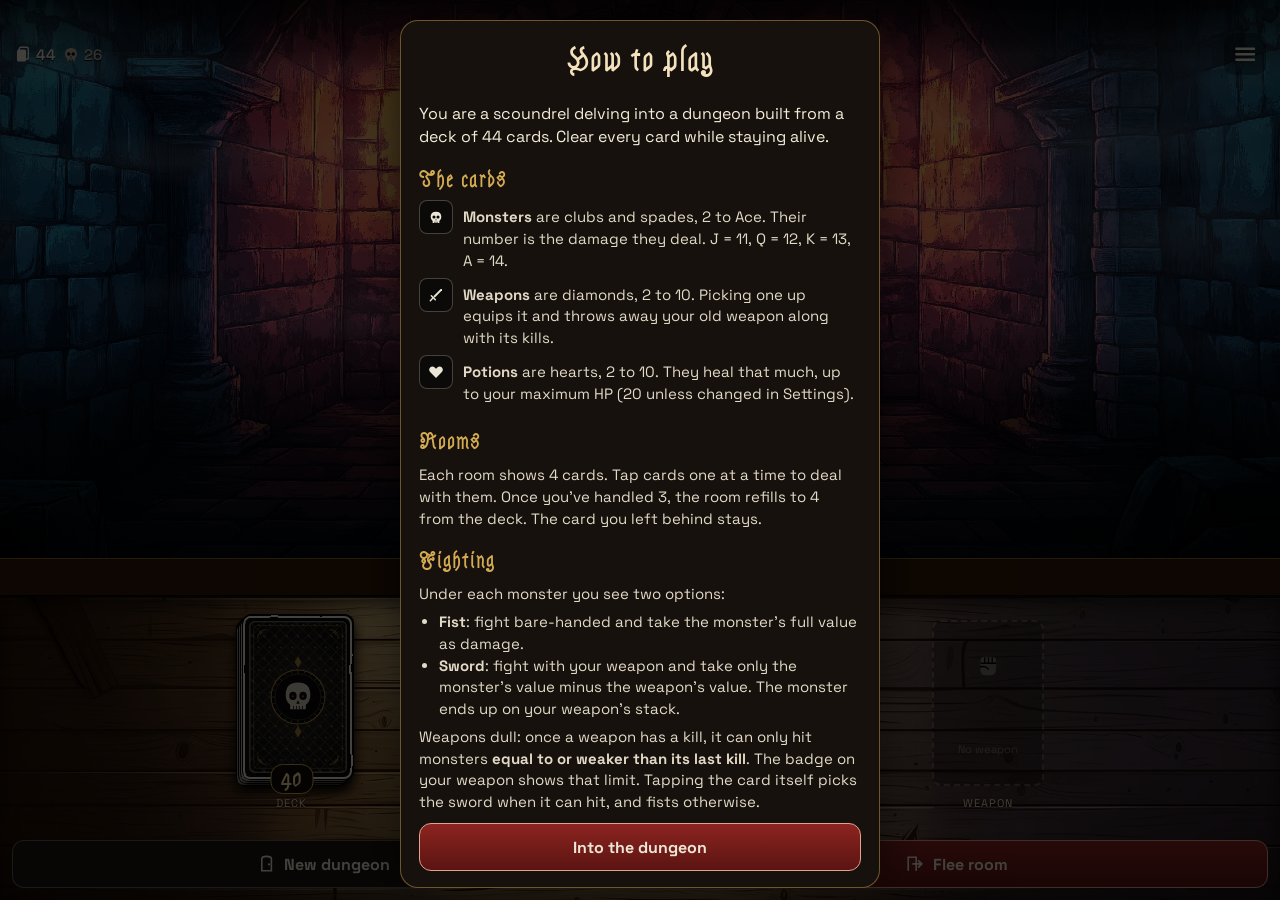
==== commit cbaad9de: "Closer crop of the hero for the app icon Co-Authored-By: Claude Opus 5.5 <noreply@anthropic.com> Cla" ====
--- a/Scoundrel/Web/index.html
+++ b/Scoundrel/Web/index.html
@@ -8,7 +8,7 @@
 <meta name="apple-mobile-web-app-status-bar-style" content="black-translucent">
 <meta name="apple-mobile-web-app-title" content="Scoundrel">
 <link rel="manifest" href="manifest.webmanifest">
-<link rel="apple-touch-icon" href="assets/ui/icon-180.png?v=3">
+<link rel="apple-touch-icon" href="assets/ui/icon-180.png?v=4">
 <title>Scoundrel</title>
 <link rel="stylesheet" href="style.css">
 </head>
--- a/Scoundrel/Web/style.css
+++ b/Scoundrel/Web/style.css
@@ -13,9 +13,9 @@
   --wood-d: #301706;
   --sat: env(safe-area-inset-top, 0px);
   --sab: env(safe-area-inset-bottom, 0px);
-  --gap: 8px;
-  --cw: min(calc((100vw - 24px - 3 * var(--gap)) / 4), 108px);
-  --ch: calc(var(--cw) * 1.4);
+  --gap: 6px;
+  --cw: min(calc((100vw - 14px - 3 * var(--gap)) / 4), 112px);
+  --ch: calc(var(--cw) * 1.48);
 }
 
 * { box-sizing: border-box; -webkit-tap-highlight-color: transparent; }
@@ -84,11 +84,48 @@
 .hurt.on { animation: hurt .55s ease-out; }
 .hurt.heal { box-shadow: inset 0 0 90px 30px rgba(90, 210, 90, .55); }
 @keyframes hurt { 0% { opacity: 1; } 100% { opacity: 0; } }
-#app.shake { animation: shake .35s cubic-bezier(.36,.07,.19,.97); }
+#app.shake { animation: shake .26s ease-out; }
 @keyframes shake {
-  10%, 90% { transform: translate(-1px, 0); } 20%, 80% { transform: translate(3px, 1px); }
-  30%, 50%, 70% { transform: translate(-5px, -1px); } 40%, 60% { transform: translate(5px, 1px); }
-}
+  20% { transform: translate(-3px, 1px); } 40% { transform: translate(3px, -1px); }
+  60% { transform: translate(-2px, 1px); } 80% { transform: translate(1px, 0); } 100% { transform: translate(0, 0); }
+}
+.blast { position: fixed; z-index: 96; pointer-events: none; transform: translate(-50%,-50%) scale(.4); opacity: 0; animation: blast .32s cubic-bezier(.1,.9,.2,1) forwards; mix-blend-mode: screen; }
+.blast svg { width: 100%; height: 100%; display: block; overflow: visible; filter: drop-shadow(0 0 3px rgba(255, 230, 190, .9)) drop-shadow(0 0 8px rgba(255, 140, 60, .55)); }
+.blast .ring { transform-origin: 50px 50px; animation: ring .32s ease-out forwards; }
+@keyframes ring { from { transform: scale(.3); opacity: 1; } to { transform: scale(2.2); opacity: 0; } }
+@keyframes blast {
+  0%   { transform: translate(-50%,-50%) scale(.35); opacity: 1; }
+  18%  { transform: translate(-50%,-50%) scale(1.05); opacity: 1; }
+  45%  { transform: translate(-50%,-50%) scale(1.1); opacity: .85; }
+  100% { transform: translate(-50%,-50%) scale(1.18); opacity: 0; }
+}
+.burst-spark {
+  position: fixed; z-index: 97; width: 16px; height: 2px; margin: -1px 0 0 -8px; border-radius: 1px; pointer-events: none;
+  background: linear-gradient(90deg, rgba(255,255,255,0), #fff 70%, #ffe6c0);
+  box-shadow: 0 0 4px rgba(255, 190, 110, .9);
+  transform: translate(0,0) rotate(var(--rot)) scaleX(.4);
+  animation: burstspark .38s cubic-bezier(.1,.8,.3,1) forwards;
+}
+@keyframes burstspark {
+  0% { transform: translate(0,0) rotate(var(--rot)) scaleX(.4); opacity: 1; }
+  100% { transform: translate(var(--bx), var(--by)) rotate(var(--rot)) scaleX(1.6); opacity: 0; }
+}
+.twinkle {
+  position: fixed; z-index: 55; margin: 0; pointer-events: none; opacity: 0;
+  translate: -50% -50%;
+  background: #fff;
+  clip-path: polygon(50% 0, 60% 40%, 100% 50%, 60% 60%, 50% 100%, 40% 60%, 0 50%, 40% 40%);
+  filter: drop-shadow(0 0 3px rgba(255, 240, 210, .95));
+  animation: twinkle .7s cubic-bezier(.15,.7,.3,1) forwards;
+}
+.twinkle.gold { background: #ffd98a; filter: drop-shadow(0 0 3px rgba(255, 180, 70, .95)); }
+@keyframes twinkle {
+  0%   { transform: translate(0,0) rotate(0deg) scale(.2); opacity: 0; }
+  20%  { opacity: 1; transform: translate(calc(var(--bx) * .35), calc(var(--by) * .35)) rotate(var(--sr)) scale(1.1); }
+  60%  { opacity: .9; transform: translate(calc(var(--bx) * .8), calc(var(--by) * .8)) rotate(calc(var(--sr) * 1.5)) scale(.8); }
+  100% { opacity: 0; transform: translate(var(--bx), var(--by)) rotate(calc(var(--sr) * 2)) scale(.2); }
+}
+@media (prefers-reduced-motion: reduce) { #app.shake { animation: none; } }
 
 /* top bar */
 .topbar {
@@ -109,7 +146,7 @@
   background:
     repeating-linear-gradient(45deg, rgba(0,0,0,.05) 0 2px, rgba(0,0,0,0) 2px 4px) 0 40px / 100% 100% no-repeat,
     linear-gradient(rgba(0, 0, 0, 0) 0%, rgba(0, 0, 0, .45) 32%, rgba(0, 0, 0, .72) 100%);
-  padding: 16px 12px 12px;
+  padding: 16px 7px 12px;
 }
 .trim { display: none; position: absolute; left: 0; right: 0; top: 6px; height: 2px; background: linear-gradient(90deg, transparent, var(--gold) 15%, var(--gold) 85%, transparent); opacity: .8; }
 .room { display: grid; grid-template-columns: repeat(4, var(--cw)); gap: var(--gap); justify-content: center; min-height: calc(var(--ch) + 40px); }
@@ -198,7 +235,7 @@
 .room .card:active { transform: scale(.95); }
 .card.dull { filter: none; }
 
-.card.back { background: #0b0a09 url('assets/ui/cardback.svg') center / 100% 100% no-repeat; }
+.card.back { background: #0b0a09 url('assets/ui/cardback.svg?v=2') center / 100% 100% no-repeat; }
 .card.back::after { display: none; }
 .card.empty { background: rgba(0,0,0,.25); border: 2px dashed rgba(236,230,214,.25); box-shadow: none; display: grid; place-items: center; color: rgba(236,230,214,.35); font-size: 11px; text-align: center; padding: 6px; }
 .card.empty::after { display: none; }
@@ -289,7 +326,7 @@
 .wstack { position: relative; width: calc(var(--cw) + 30px); height: var(--ch); }
 .wstack .card { position: absolute; top: 0; left: 0; }
 .wstack .slain { transform-origin: 40% 100%; pointer-events: none; }
-.wstack > .card.empty { left: 15px; }
+.wstack.solo > .card:first-child { left: 15px; }
 .slot .label { position: relative; z-index: 40; }
 .badge {
   position: absolute; z-index: 30; right: -2px; bottom: -6px;
@@ -362,7 +399,7 @@
 
 /* short screens (iPhone SE, mini) */
 @media (max-height: 700px) {
-  :root { --cw: min(calc((100vw - 24px - 3 * var(--gap)) / 4), 76px); }
+  :root { --cw: min(calc((100vw - 14px - 3 * var(--gap)) / 4), 82px); }
   .topbar { min-height: 40px; }
   .roomtitle { font-size: 22px; }
   .panel { padding: 8px 12px 6px; }
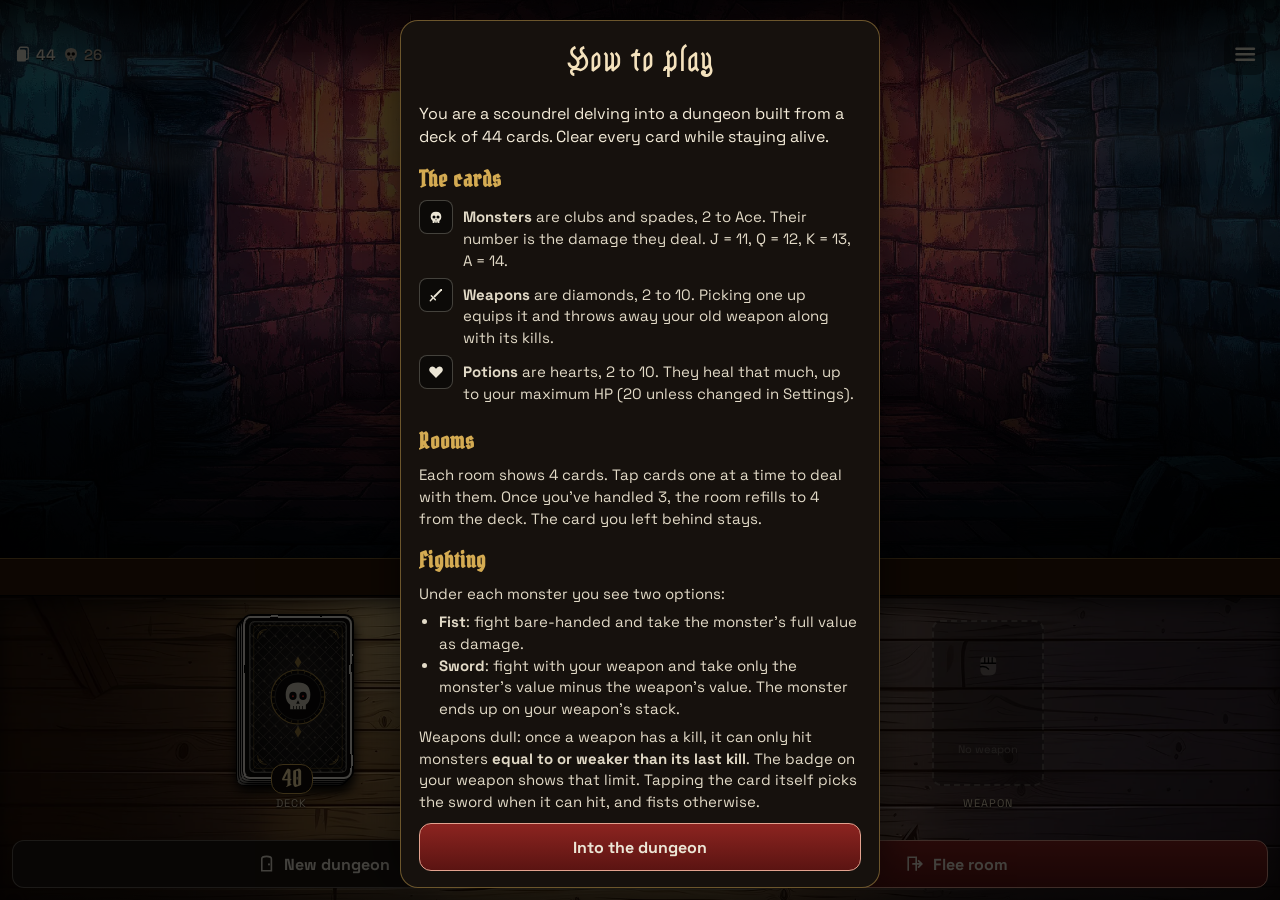
==== commit da293698: "Occasional bats flitting across the room Co-Authored-By: Claude Opus 5.5 <noreply@anthropic.com> Cla" ====
--- a/Scoundrel/Web/index.html
+++ b/Scoundrel/Web/index.html
@@ -32,6 +32,7 @@
   <div class="shade"></div>
   <div class="fog" id="fog"><i class="f1"></i><i class="f2"></i></div>
   <div class="sparks" id="sparks"></div>
+  <div class="bats" id="bats"></div>
   <div class="hurt" id="hurt"></div>
 
   <header class="topbar">
--- a/Scoundrel/Web/style.css
+++ b/Scoundrel/Web/style.css
@@ -60,6 +60,21 @@
 @keyframes fogdrift { from { transform: translate3d(0,0,0); } to { transform: translate3d(-50%,0,0); } }
 @keyframes fogdrift2 { from { transform: translate3d(-50%,0,0) scaleY(-1); } to { transform: translate3d(0,0,0) scaleY(-1); } }
 @media (prefers-reduced-motion: reduce) { .fog i, .fog.on { animation: none; } }
+.bats { position: absolute; left: 0; right: 0; top: 0; height: calc(var(--bgh, 60%) * .72); z-index: -1; overflow: hidden; pointer-events: none; }
+.bat { position: absolute; left: 0; top: 0; width: var(--bw, 34px); will-change: transform; animation: batfly var(--bt, 4.5s) linear forwards; }
+.bat .bob { animation: batbob .9s ease-in-out infinite alternate; }
+.bat svg { display: block; width: 100%; height: auto; overflow: visible; filter: drop-shadow(0 0 2px rgba(0,0,0,.6)); }
+.bat .wl, .bat .wr { animation: batflap .16s ease-in-out infinite alternate; }
+.bat .wl { transform-origin: 48px 22px; } .bat .wr { transform-origin: 52px 22px; }
+@keyframes batflap { from { transform: scaleY(1); } to { transform: scaleY(-.35); } }
+@keyframes batbob { from { transform: translateY(-6px); } to { transform: translateY(6px); } }
+@keyframes batfly {
+  0%   { transform: translate(var(--x0), var(--y0)) scale(var(--sx), 1); opacity: 0; }
+  8%   { opacity: var(--bo, .8); }
+  50%  { transform: translate(calc((var(--x0) + var(--x1)) / 2), var(--ym)) scale(var(--sx), 1); }
+  92%  { opacity: var(--bo, .8); }
+  100% { transform: translate(var(--x1), var(--y1)) scale(var(--sx), 1); opacity: 0; }
+}
 .sparks { position: absolute; left: 0; right: 0; top: 0; height: calc(var(--bgh, 60%) * .8); z-index: -1; overflow: hidden; pointer-events: none; }
 .spark {
   position: absolute; width: var(--s, 2px); height: var(--s, 2px); border-radius: 50%;
@@ -206,7 +221,8 @@
   filter: drop-shadow(0 0 6px rgba(255, 40, 30, .6));
 }
 #hero.drop-lethal .doom { opacity: .32; transform: scale(1); }
-#hero.drop-lethal.drop-hover .doom { opacity: .55; transform: scale(1.04); }
+#hero.drop-lethal.drop-hover .doom, #hero.doomed .doom { opacity: .55; transform: scale(1.04); }
+#hero.doomed { filter: none; box-shadow: 0 0 0 1px rgba(255, 70, 50, .55), 0 0 14px 3px rgba(255, 40, 30, .4); }
 #hero.drop-target.drop-lethal, #weaponSlot.drop-target.drop-lethal .wstack > .card:first-child, .room .card.drop-target.drop-lethal { box-shadow: 0 0 0 1px rgba(255, 70, 50, .35), 0 0 10px 1px rgba(255, 40, 30, .3); }
 #hero.drop-hover.drop-lethal, #weaponSlot.drop-hover.drop-lethal .wstack > .card:first-child, .room .card.drop-hover.drop-lethal { box-shadow: 0 0 0 1px rgba(255, 70, 50, .65), 0 0 16px 4px rgba(255, 40, 30, .5); }
 #weaponSlot.drop-off .wstack, .room .card.drop-off { filter: grayscale(.65) brightness(.7); }
@@ -283,7 +299,7 @@
 /* deck pile */
 .pile { position: relative; width: var(--cw); height: var(--ch); }
 .pile .card { position: absolute; top: 0; left: 0; }
-.pile .count { position: absolute; left: 50%; bottom: -8px; transform: translateX(-50%); z-index: 10; min-width: 38px; padding: 1px 10px; text-align: center; border-radius: 12px; background: #120d09; border: 1px solid var(--gold); color: #ffe7a8; font-family: 'Astloch', serif; font-size: 24px; line-height: 1.1; }
+.pile .count { position: absolute; left: 50%; bottom: -8px; transform: translateX(-50%); z-index: 10; min-width: 38px; padding: 1px 10px; text-align: center; border-radius: 12px; background: #120d09; border: 1px solid var(--gold); color: #ffe7a8; font-family: 'PirataOne', 'Astloch', serif; font-size: 24px; line-height: 1.1; }
 
 /* hero */
 .hero {
@@ -362,7 +378,7 @@
 .sheet h2 { margin: 0 0 6px; font-family: 'Astloch', serif; font-size: 32px; text-align: center; font-weight: 700; color: #f4e2bd; letter-spacing: 1px; }
 .sheet.scroll { max-height: 100%; }
 .rules-body { overflow-y: auto; -webkit-overflow-scrolling: touch; padding-right: 4px; font-size: 15px; line-height: 1.45; color: #e2dac7; -webkit-user-select: text; user-select: text; }
-.rules-body h3 { font-family: 'Astloch', serif; font-size: 22px; color: var(--gold); margin: 16px 0 4px; letter-spacing: 1px; }
+.rules-body h3 { font-family: 'PirataOne', 'Astloch', serif; font-size: 22px; color: var(--gold); margin: 16px 0 4px; letter-spacing: 1px; }
 .rules-body p { margin: 6px 0; }
 .rules-body ul { margin: 4px 0; padding-left: 20px; }
 .rules-body .lead { font-size: 16px; color: #f4ecd9; }
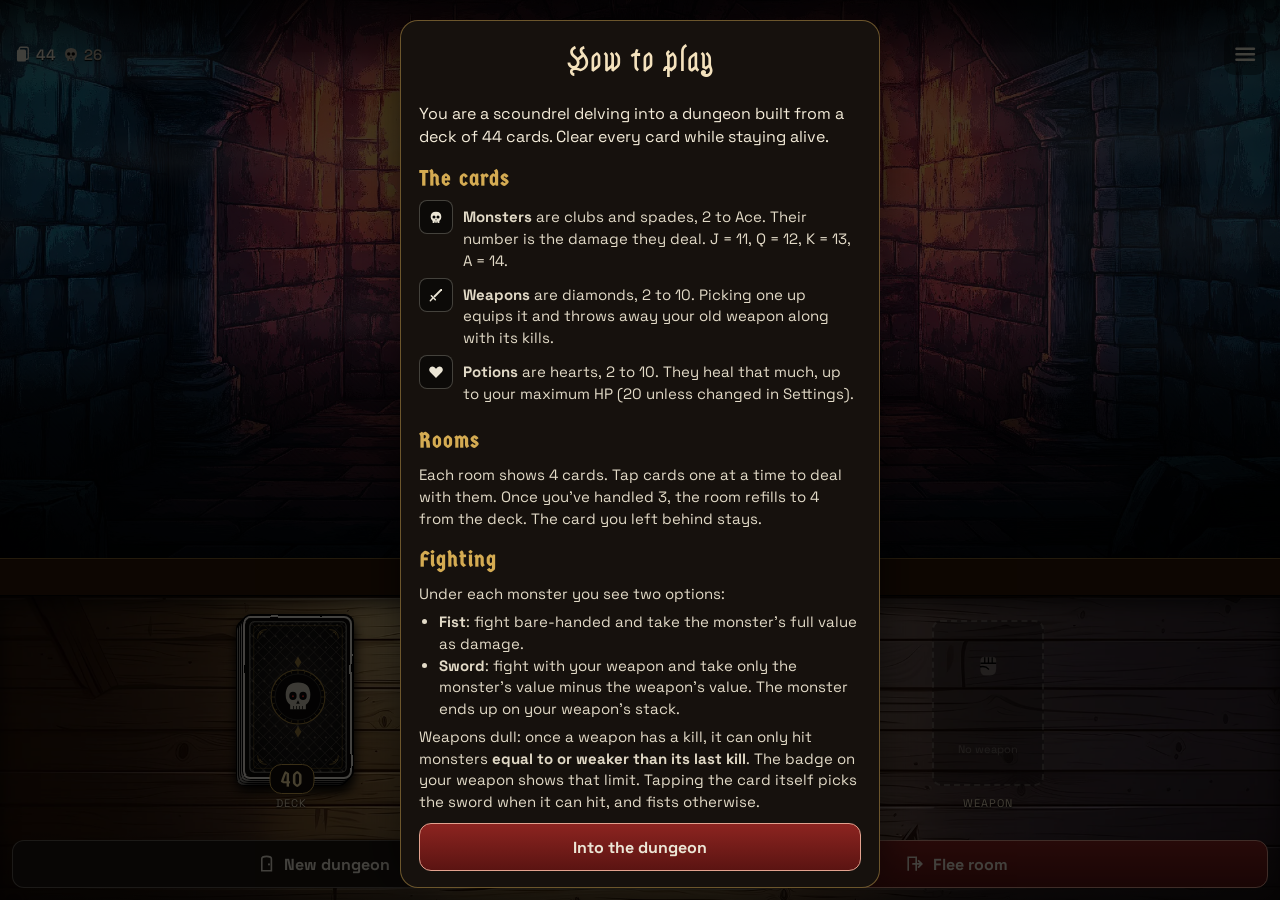
==== commit d3dec009: "Maximum health from 20 to 50, in steps of 5 The phone's stepper now moves by 5 and stops at 20 and 5" ====
--- a/Scoundrel/Web/index.html
+++ b/Scoundrel/Web/index.html
@@ -127,9 +127,9 @@
     <h2>Settings</h2>
     <label class="field">Maximum health
       <div class="stepper">
-        <button class="btn small" data-step="-1">−</button>
+        <button class="btn small" data-step="-5">−</button>
         <output id="hpOut">20</output>
-        <button class="btn small" data-step="1">+</button>
+        <button class="btn small" data-step="5">+</button>
       </div>
     </label>
     <label class="field toggle">Haptics
--- a/Scoundrel/Web/style.css
+++ b/Scoundrel/Web/style.css
@@ -1,5 +1,5 @@
 @font-face { font-family: 'Astloch'; src: url('assets/fonts/Astloch.ttf') format('truetype'); font-display: block; }
-@font-face { font-family: 'PirataOne'; src: url('assets/fonts/PirataOne.ttf') format('truetype'); font-display: block; }
+@font-face { font-family: 'ScoundrelGothic'; src: url('assets/fonts/ScoundrelGothic.ttf') format('truetype'); font-display: block; }
 @font-face { font-family: 'SpaceGrotesk'; src: url('assets/fonts/SpaceGrotesk.ttf') format('truetype'); font-weight: 300 700; font-display: block; }
 
 :root {
@@ -61,20 +61,19 @@
 @keyframes fogdrift2 { from { transform: translate3d(-50%,0,0) scaleY(-1); } to { transform: translate3d(0,0,0) scaleY(-1); } }
 @media (prefers-reduced-motion: reduce) { .fog i, .fog.on { animation: none; } }
 .bats { position: absolute; left: 0; right: 0; top: 0; height: calc(var(--bgh, 60%) * .72); z-index: -1; overflow: hidden; pointer-events: none; }
-.bat { position: absolute; left: 0; top: 0; width: var(--bw, 34px); will-change: transform; animation: batfly var(--bt, 4.5s) linear forwards; }
-.bat .bob { animation: batbob .9s ease-in-out infinite alternate; }
-.bat svg { display: block; width: 100%; height: auto; overflow: visible; filter: drop-shadow(0 0 2px rgba(0,0,0,.6)); }
-.bat .wl, .bat .wr { animation: batflap .16s ease-in-out infinite alternate; }
-.bat .wl { transform-origin: 48px 22px; } .bat .wr { transform-origin: 52px 22px; }
-@keyframes batflap { from { transform: scaleY(1); } to { transform: scaleY(-.35); } }
-@keyframes batbob { from { transform: translateY(-6px); } to { transform: translateY(6px); } }
-@keyframes batfly {
-  0%   { transform: translate(var(--x0), var(--y0)) scale(var(--sx), 1); opacity: 0; }
-  8%   { opacity: var(--bo, .8); }
-  50%  { transform: translate(calc((var(--x0) + var(--x1)) / 2), var(--ym)) scale(var(--sx), 1); }
-  92%  { opacity: var(--bo, .8); }
-  100% { transform: translate(var(--x1), var(--y1)) scale(var(--sx), 1); opacity: 0; }
-}
+.bat { position: absolute; left: 0; top: 0; width: var(--bw, 34px); will-change: transform; }
+.bat .bob { animation: batbob .6s ease-in-out infinite alternate; }
+.bat .batimg {
+  display: block; width: 100%; aspect-ratio: 260 / 309;
+  background: url('assets/ui/bat.webp') 0 0 / 400% 100% no-repeat;
+  animation: batflap var(--flap, .4s) steps(4) infinite;
+  filter: brightness(.56) contrast(1.08) drop-shadow(0 2px 3px rgba(0,0,0,.55));
+}
+@keyframes batflap { from { background-position: 0% 0; } to { background-position: 133.333% 0; } }
+.bat .batimg.v2 { aspect-ratio: 260 / 198; background-image: url('assets/ui/bat2.webp'); }
+@keyframes batbob { from { transform: translateY(-10px); } to { transform: translateY(10px); } }
+
+
 .sparks { position: absolute; left: 0; right: 0; top: 0; height: calc(var(--bgh, 60%) * .8); z-index: -1; overflow: hidden; pointer-events: none; }
 .spark {
   position: absolute; width: var(--s, 2px); height: var(--s, 2px); border-radius: 50%;
@@ -150,7 +149,7 @@
 .deckinfo { font-size: 15px; font-weight: 600; color: var(--ink); text-shadow: 0 1px 1px #000; white-space: nowrap; }
 .deckinfo .icon { margin-right: 4px; }
 .deckinfo .mons { color: var(--ink-dim); margin-left: 6px; }
-.roomtitle { font-family: 'PirataOne', 'Astloch', serif; font-size: 28px; letter-spacing: .5px; text-shadow: 0 2px 6px #000; }
+.roomtitle { font-family: 'ScoundrelGothic', 'Astloch', serif; font-size: 28px; letter-spacing: .5px; text-shadow: 0 2px 6px #000; }
 .iconbtn { justify-self: end; width: 42px; height: 42px; display: grid; place-items: center; border-radius: 10px; background: rgba(0,0,0,.35); font-size: 22px; }
 
 .scene { flex: 1 1 auto; min-height: 20px; }
@@ -193,9 +192,9 @@
 .card .name { z-index: 2; text-shadow: 0 1px 3px #000, 0 0 6px #000; }
 .card .corner { position: absolute; top: 9px; left: 10px; width: calc(var(--cw) * .22); height: calc(var(--cw) * .22); color: var(--ink); }
 .card .corner .icon { width: 100%; height: 100%; }
-.card .val { position: absolute; top: 7px; right: 11px; font-family: 'PirataOne', 'Astloch', serif; font-weight: 400; font-size: calc(var(--cw) * .33); line-height: 1; color: var(--ink); text-shadow: 0 1px 0 #000; }
+.card .val { position: absolute; top: 7px; right: 11px; font-family: 'ScoundrelGothic', 'Astloch', serif; font-weight: 400; font-size: calc(var(--cw) * .33); line-height: 1; color: var(--ink); text-shadow: 0 1px 0 #000; }
 .card .name { position: absolute; bottom: 5px; left: 0; right: 0; text-align: center; font-size: calc(var(--cw) * .115); letter-spacing: .5px; text-transform: uppercase; color: var(--ink-dim); }
-.card .val.face { font-family: 'PirataOne', 'Astloch', serif; font-weight: 400; font-size: calc(var(--cw) * .33); top: 7px; }
+.card .val.face { font-family: 'ScoundrelGothic', 'Astloch', serif; font-weight: 400; font-size: calc(var(--cw) * .33); top: 7px; }
 .card.potion .val, .card.potion .corner { color: #ff5a4f; }
 .card.weapon .val, .card.weapon .corner { color: var(--gold); }
 .card.monster.royal { --edge: var(--gold); }
@@ -299,7 +298,7 @@
 /* deck pile */
 .pile { position: relative; width: var(--cw); height: var(--ch); }
 .pile .card { position: absolute; top: 0; left: 0; }
-.pile .count { position: absolute; left: 50%; bottom: -8px; transform: translateX(-50%); z-index: 10; min-width: 38px; padding: 1px 10px; text-align: center; border-radius: 12px; background: #120d09; border: 1px solid var(--gold); color: #ffe7a8; font-family: 'PirataOne', 'Astloch', serif; font-size: 24px; line-height: 1.1; }
+.pile .count { position: absolute; left: 50%; bottom: -8px; transform: translateX(-50%); z-index: 10; min-width: 38px; padding: 1px 10px; text-align: center; border-radius: 12px; background: #120d09; border: 1px solid var(--gold); color: #ffe7a8; font-family: 'ScoundrelGothic', 'Astloch', serif; font-size: 24px; line-height: 1.1; }
 
 /* hero */
 .hero {
@@ -378,7 +377,7 @@
 .sheet h2 { margin: 0 0 6px; font-family: 'Astloch', serif; font-size: 32px; text-align: center; font-weight: 700; color: #f4e2bd; letter-spacing: 1px; }
 .sheet.scroll { max-height: 100%; }
 .rules-body { overflow-y: auto; -webkit-overflow-scrolling: touch; padding-right: 4px; font-size: 15px; line-height: 1.45; color: #e2dac7; -webkit-user-select: text; user-select: text; }
-.rules-body h3 { font-family: 'PirataOne', 'Astloch', serif; font-size: 22px; color: var(--gold); margin: 16px 0 4px; letter-spacing: 1px; }
+.rules-body h3 { font-family: 'ScoundrelGothic', 'Astloch', serif; font-size: 22px; color: var(--gold); margin: 16px 0 4px; letter-spacing: 1px; }
 .rules-body p { margin: 6px 0; }
 .rules-body ul { margin: 4px 0; padding-left: 20px; }
 .rules-body .lead { font-size: 16px; color: #f4ecd9; }
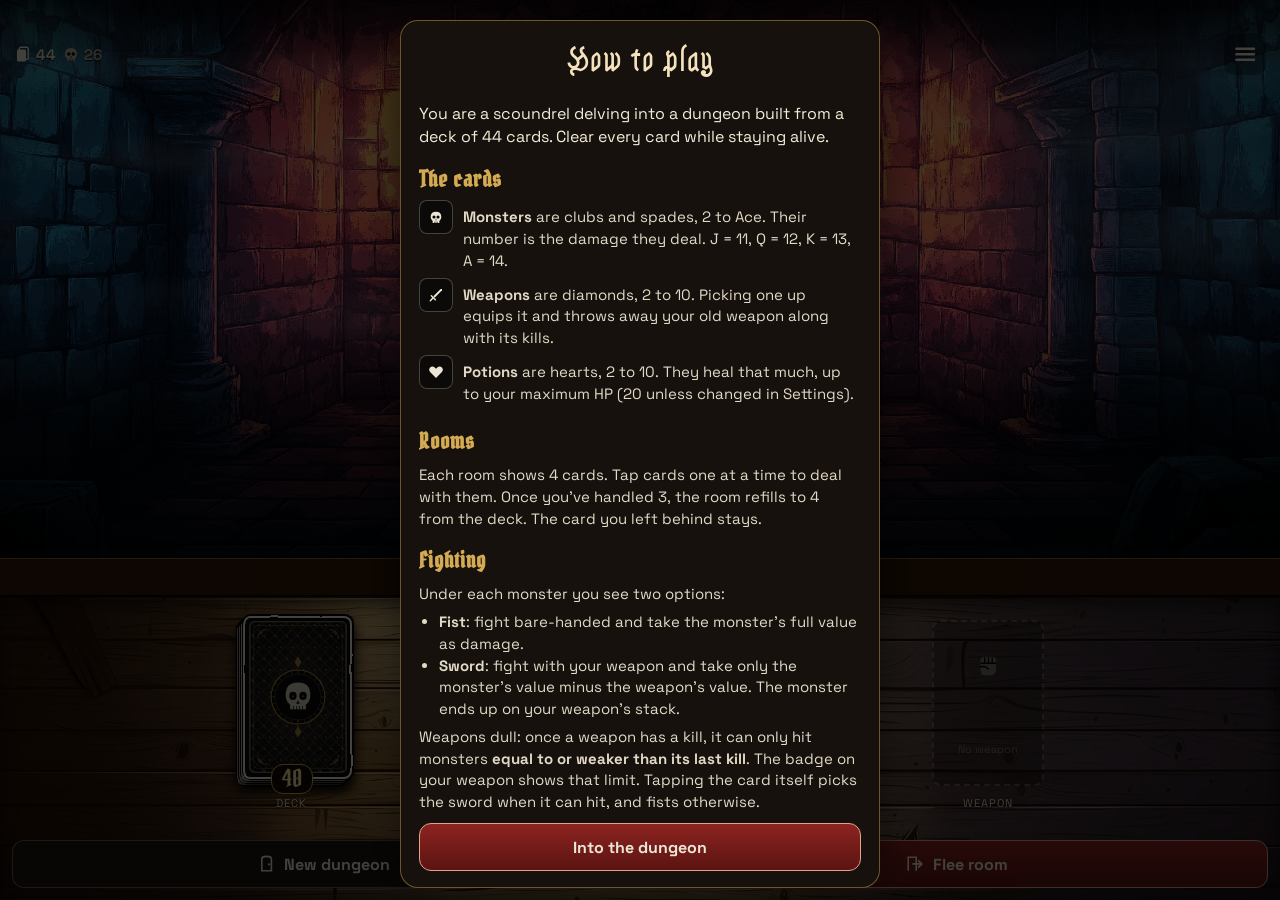
==== commit 6406128b: "Card borders: weapons gold, potions red, all monsters white Co-Authored-By: Claude Opus 5.5 <noreply" ====
--- a/Scoundrel/Web/index.html
+++ b/Scoundrel/Web/index.html
@@ -127,9 +127,9 @@
     <h2>Settings</h2>
     <label class="field">Maximum health
       <div class="stepper">
-        <button class="btn small" data-step="-5">−</button>
+        <button class="btn small" data-step="-1">−</button>
         <output id="hpOut">20</output>
-        <button class="btn small" data-step="5">+</button>
+        <button class="btn small" data-step="1">+</button>
       </div>
     </label>
     <label class="field toggle">Haptics
--- a/Scoundrel/Web/style.css
+++ b/Scoundrel/Web/style.css
@@ -1,5 +1,5 @@
 @font-face { font-family: 'Astloch'; src: url('assets/fonts/Astloch.ttf') format('truetype'); font-display: block; }
-@font-face { font-family: 'ScoundrelGothic'; src: url('assets/fonts/ScoundrelGothic.ttf') format('truetype'); font-display: block; }
+@font-face { font-family: 'PirataOne'; src: url('assets/fonts/PirataOne.ttf') format('truetype'); font-display: block; }
 @font-face { font-family: 'SpaceGrotesk'; src: url('assets/fonts/SpaceGrotesk.ttf') format('truetype'); font-weight: 300 700; font-display: block; }
 
 :root {
@@ -149,7 +149,7 @@
 .deckinfo { font-size: 15px; font-weight: 600; color: var(--ink); text-shadow: 0 1px 1px #000; white-space: nowrap; }
 .deckinfo .icon { margin-right: 4px; }
 .deckinfo .mons { color: var(--ink-dim); margin-left: 6px; }
-.roomtitle { font-family: 'ScoundrelGothic', 'Astloch', serif; font-size: 28px; letter-spacing: .5px; text-shadow: 0 2px 6px #000; }
+.roomtitle { font-family: 'PirataOne', 'Astloch', serif; font-size: 28px; letter-spacing: .5px; text-shadow: 0 2px 6px #000; }
 .iconbtn { justify-self: end; width: 42px; height: 42px; display: grid; place-items: center; border-radius: 10px; background: rgba(0,0,0,.35); font-size: 22px; }
 
 .scene { flex: 1 1 auto; min-height: 20px; }
@@ -192,12 +192,13 @@
 .card .name { z-index: 2; text-shadow: 0 1px 3px #000, 0 0 6px #000; }
 .card .corner { position: absolute; top: 9px; left: 10px; width: calc(var(--cw) * .22); height: calc(var(--cw) * .22); color: var(--ink); }
 .card .corner .icon { width: 100%; height: 100%; }
-.card .val { position: absolute; top: 7px; right: 11px; font-family: 'ScoundrelGothic', 'Astloch', serif; font-weight: 400; font-size: calc(var(--cw) * .33); line-height: 1; color: var(--ink); text-shadow: 0 1px 0 #000; }
+.card .val { position: absolute; top: 7px; right: 11px; font-family: 'PirataOne', 'Astloch', serif; font-weight: 400; font-size: calc(var(--cw) * .33); line-height: 1; color: var(--ink); text-shadow: 0 1px 0 #000; }
 .card .name { position: absolute; bottom: 5px; left: 0; right: 0; text-align: center; font-size: calc(var(--cw) * .115); letter-spacing: .5px; text-transform: uppercase; color: var(--ink-dim); }
-.card .val.face { font-family: 'ScoundrelGothic', 'Astloch', serif; font-weight: 400; font-size: calc(var(--cw) * .33); top: 7px; }
+.card .val.face { font-family: 'PirataOne', 'Astloch', serif; font-weight: 400; font-size: calc(var(--cw) * .33); top: 7px; }
 .card.potion .val, .card.potion .corner { color: #ff5a4f; }
 .card.weapon .val, .card.weapon .corner { color: var(--gold); }
-.card.monster.royal { --edge: var(--gold); }
+.card.weapon { --edge: var(--gold); }
+.card.potion { --edge: #ff5a4f; }
 /* hand-drawn wobbly outline */
 .card::before, .hero::before {
   content: ''; position: absolute; inset: 1.5px; z-index: 20; pointer-events: none;
@@ -298,7 +299,7 @@
 /* deck pile */
 .pile { position: relative; width: var(--cw); height: var(--ch); }
 .pile .card { position: absolute; top: 0; left: 0; }
-.pile .count { position: absolute; left: 50%; bottom: -8px; transform: translateX(-50%); z-index: 10; min-width: 38px; padding: 1px 10px; text-align: center; border-radius: 12px; background: #120d09; border: 1px solid var(--gold); color: #ffe7a8; font-family: 'ScoundrelGothic', 'Astloch', serif; font-size: 24px; line-height: 1.1; }
+.pile .count { position: absolute; left: 50%; bottom: -8px; transform: translateX(-50%); z-index: 10; min-width: 38px; padding: 1px 10px; text-align: center; border-radius: 12px; background: #120d09; border: 1px solid var(--gold); color: #ffe7a8; font-family: 'PirataOne', 'Astloch', serif; font-size: 24px; line-height: 1.1; }
 
 /* hero */
 .hero {
@@ -377,7 +378,7 @@
 .sheet h2 { margin: 0 0 6px; font-family: 'Astloch', serif; font-size: 32px; text-align: center; font-weight: 700; color: #f4e2bd; letter-spacing: 1px; }
 .sheet.scroll { max-height: 100%; }
 .rules-body { overflow-y: auto; -webkit-overflow-scrolling: touch; padding-right: 4px; font-size: 15px; line-height: 1.45; color: #e2dac7; -webkit-user-select: text; user-select: text; }
-.rules-body h3 { font-family: 'ScoundrelGothic', 'Astloch', serif; font-size: 22px; color: var(--gold); margin: 16px 0 4px; letter-spacing: 1px; }
+.rules-body h3 { font-family: 'PirataOne', 'Astloch', serif; font-size: 22px; color: var(--gold); margin: 16px 0 4px; letter-spacing: 1px; }
 .rules-body p { margin: 6px 0; }
 .rules-body ul { margin: 4px 0; padding-left: 20px; }
 .rules-body .lead { font-size: 16px; color: #f4ecd9; }
